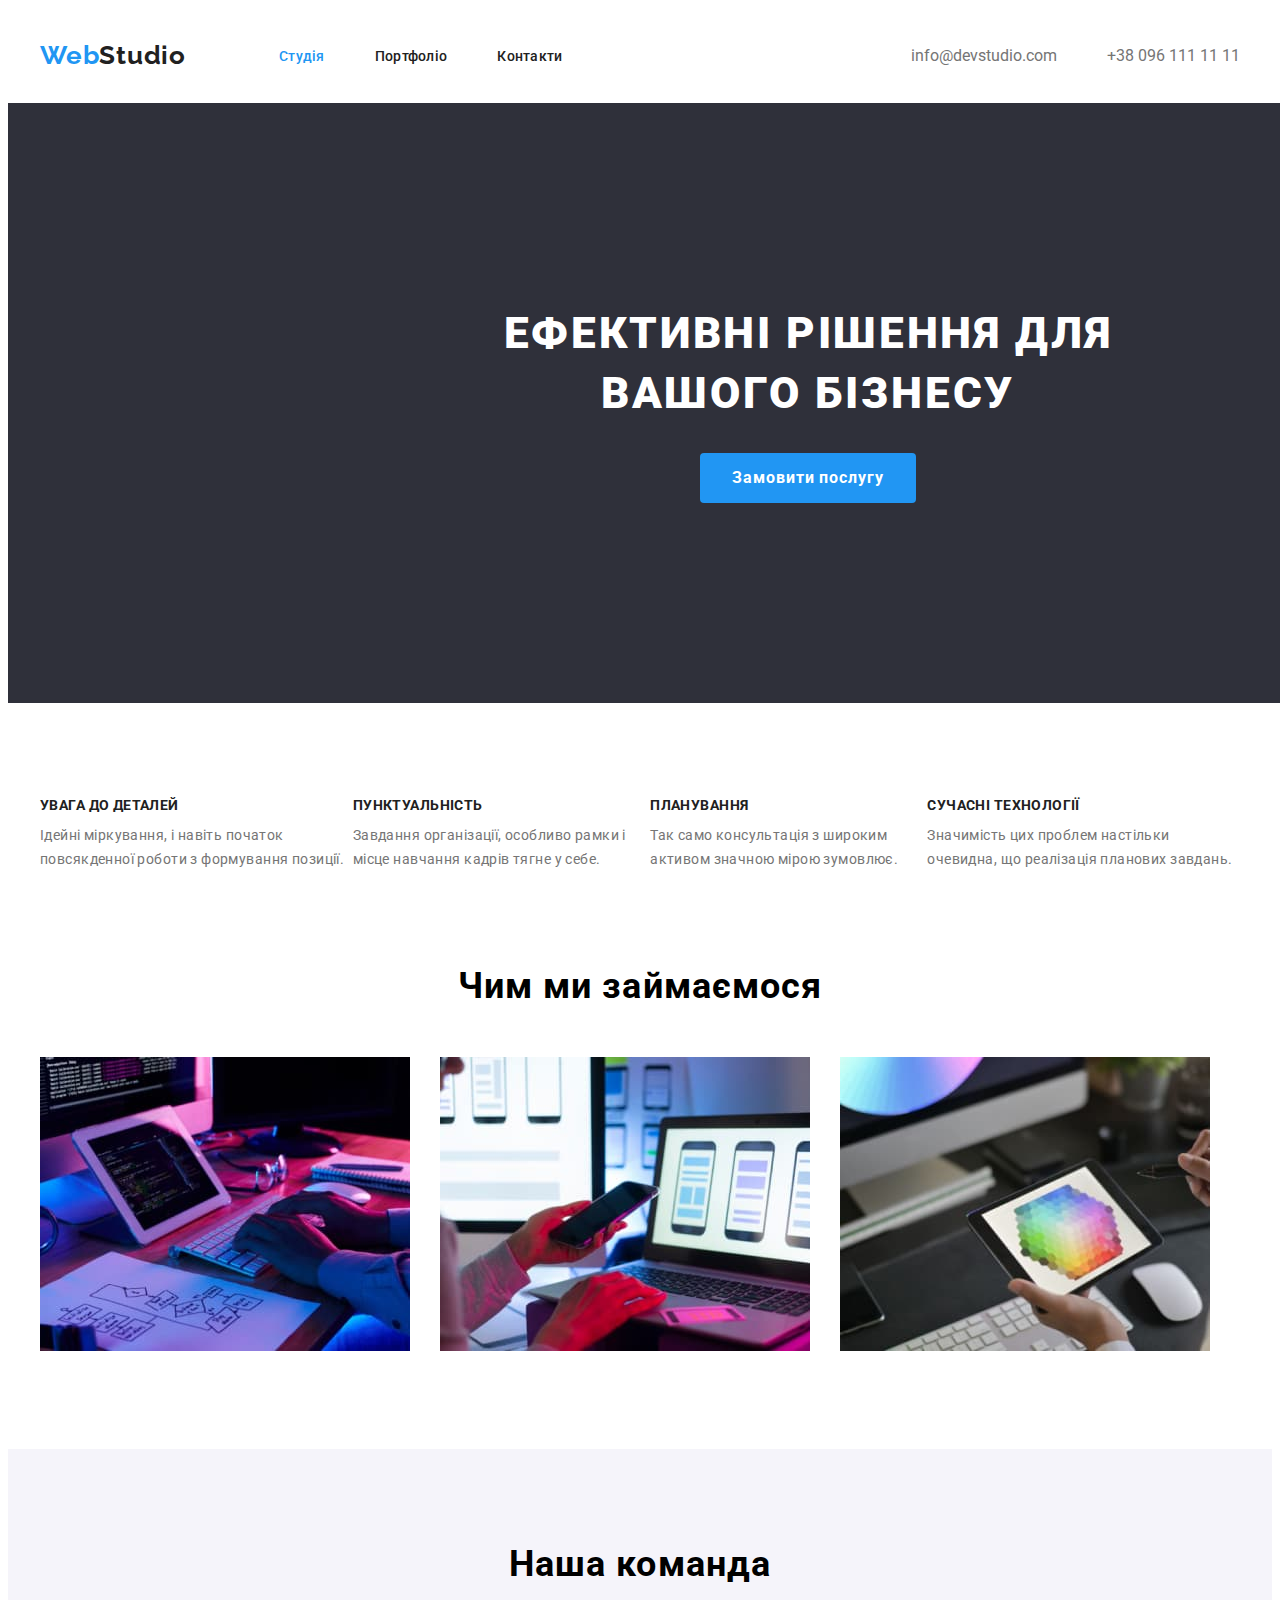
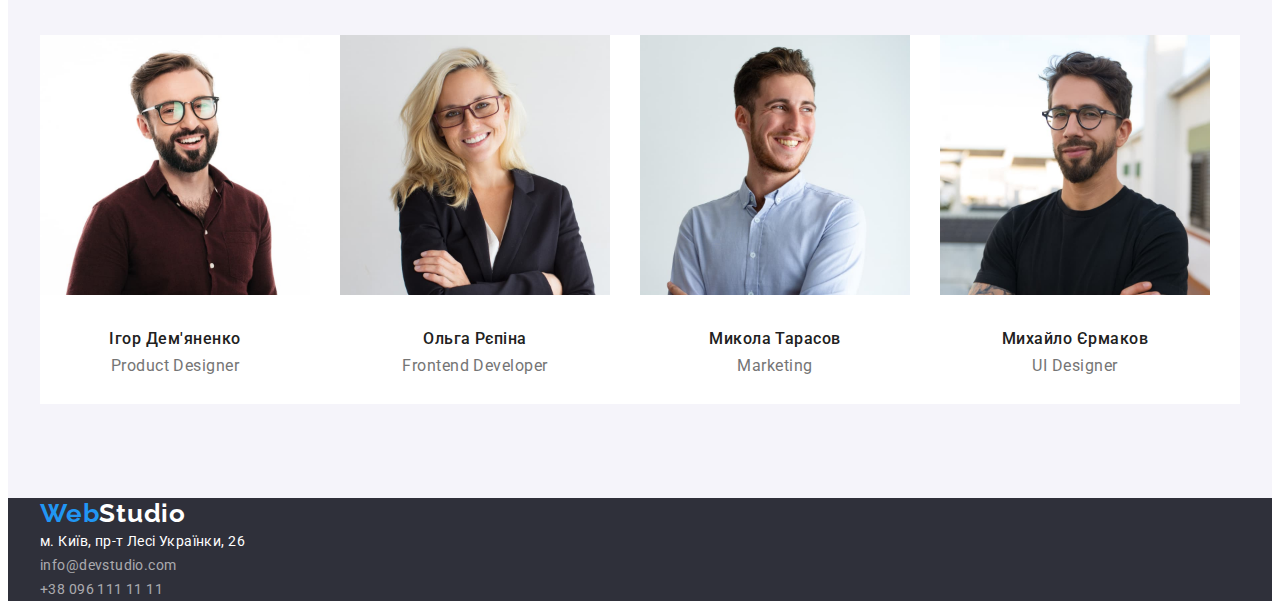
==== index.html @ 5c9aedf3 "finished index" ====
<!DOCTYPE html>
<html lang="uk">
  <head>
    <meta charset="UTF-8" />
    <meta http-equiv="X-UA-Compatible" content="IE=edge" />
    <meta name="viewport" content="width=device-width, initial-scale=1.0" />
    <title>Web Stuido</title>
    <link rel="preconnect" href="https://fonts.googleapis.com" />
    <link rel="preconnect" href="https://fonts.gstatic.com" crossorigin />
    <link
      href="https://fonts.googleapis.com/css2?family=Raleway:wght@700&family=Roboto:wght@400;500;700;900&display=swap"
      rel="stylesheet"
    />
    <link rel="stylesheet" href="https://cdnjs.cloudflare.com/ajax/libs/modern-normalize/1.1.0/modern-normalize.min.css" integrity="sha512-wpPYUAdjBVSE4KJnH1VR1HeZfpl1ub8YT/NKx4PuQ5NmX2tKuGu6U/JRp5y+Y8XG2tV+wKQpNHVUX03MfMFn9Q==" crossorigin="anonymous" referrerpolicy="no-referrer" />
    <link rel="stylesheet" href="./css/style.css" />
  </head>

  <body>
    <!-- Header -->
    <header class="header">
      <div class="container">
        <nav class="navigation">
        <a href="./index.html" class="logo-header link"
          ><span class="logo-first-header">Web</span
          ><span class="logo-last-header">Studio</span></a
        >
        <ul class="nav-list list">
          <li class="item"><a href="./index.html" class="link current">Студія</a></li>
          <li class="item"><a href="./portfolio.html" class="link">Портфоліо</a></li>
          <li class="item"><a href="" class="link">Контакти</a></li>
        </ul>
        
        <ul class="nav-contact list">
        <li class="item">
          <a href="mailto:info@devstudio.com" class="link"
            >info@devstudio.com</a
          >
        </li>
        <li class="item"><a href="tel:+380961111111" class="link">+38 096 111 11 11</a></li>
      </ul>
      </nav>
      </div>
    </header>
    <main>
      <!-- Hero -->
      <section class="hero">
        <div class="container">
          <h1 class="hero-title">Ефективні рішення для вашого бізнесу</h1>
          <button type="button" class="btn-hero">Замовити послугу</button>
        </div>
      </section>
      <!-- Features -->
      <section class="section features">
        <div class="container">
          <h2 class="visually-hidden">Наші особливості</h2>
        <ul class="features-list list">
          <li>
            <div class="features-block">
              <h3 class="features-title">увага до деталей</h3>
              <p class="features-text">
                Ідейні міркування, і навіть початок повсякденної роботи з
                формування позиції.
              </p>
            </div>
          </li>
          <li>
            <div class="features-block">
              <h3 class="features-title">пунктуальність</h3>
              <p class="features-text">
                Завдання організації, особливо рамки і місце навчання кадрів тягне
                у себе.
              </p>
            </div>
          </li>
          <li>
            <div class="features-block">
              <h3 class="features-title">планування</h3>
              <p class="features-text">
                Так само консультація з широким активом значною мірою зумовлює.
              </p>
            </div>
          </li>
          <li>
            <div class="features-block">
              <h3 class="features-title">сучасні технології</h3>
              <p class="features-text">
                Значимість цих проблем настільки очевидна, що реалізація планових
                завдань.
              </p>
            </div>
          </li>
        </ul>
        </div>
      </section>
      <!-- Projects -->
      <section class="section projects">
        <div class="container">
        <h2 class="projects-title">Чим ми займаємося</h2>
        <ul class="projects-list list">
          <li>
            <img
              src="./images/our-bussines-keyboard-and-tablet.jpg"
              alt="план проекту планшет та клавіатура"
              width="370"
            />
          </li>
          <li>
            <img
              src="./images/our-bussines-cellphone-and-laptop.jpg"
              alt="телефон та ноутбук"
              width="370"
            />
          </li>
          <li>
            <img
              src="./images/our-bussines-tablet.jpg"
              alt="палітра на планшеті"
              width="370"
            />
          </li>
        </div>
        </ul>
      </section>
      <!-- Team -->
      <section class="section team">
        <div class="container">
          <h2 class="team-title">Наша команда</h2>
        <ul class="team-list list">
          <li>
            <img
              src="./images/Ihor_demianenko.jpg"
              alt="Ігор Дем'яненко"
              width="270"
              class="team-photo"
            />
            <div class="card">
              <h3 class="name">Ігор Дем'яненко</h3>
              <p class="specialty">Product Designer</p>
            </div>
          </li>
          <li>
            <img
              src="./images/olga_repina.jpg"
              alt="Ольга Рєпіна"
              width="270"
            />
            <div class="card">
              <h3 class="name">Ольга Рєпіна</h3>
              <p class="specialty">Frontend Developer</p>
            </div>
          </li>
          <li>
            <img
              src="./images/mykola_tarasov.jpg"
              alt="Микола Тарасов"
              width="270"
            />
            <div class="card">
              <h3 class="name">Микола Тарасов</h3>
              <p class="specialty">Marketing</p>
            </div>
          </li>
          <li>
            <img
              src="./images/mykhailo-ermakov.jpg"
              alt="Михайло Єрмаков"
              width="270"
            />
            <div class="card">
              <h3 class="name">Михайло Єрмаков</h3>
              <p class="specialty">UI Designer</p>
            </div>
          </li>
        </ul>
      </div>
        
      </section>
      <!-- Footer -->
      <footer class="footer">
        <div class="container">
          <a href="./index.html" class="logo-footer link"
          ><span class="logo-first-footer">Web</span
          ><span class="logo-last-footer">Studio</span></a
        >
        <address>
          <ul class="list">
            <li>
              <a
                href="https://goo.gl/maps/FTDDmDJ5Seu388fSA"
                target="_blank"
                rel="noopener noreferrer nofollow"
                class="link adress"
                >м. Київ, пр-т Лесі Українки, 26</a
              >
            </li>
            <li>
              <a
                href="mailto:info@devstudio.com"
                class="link footer-contact adress"
                >info@devstudio.com</a
              >
            </li>
            <li>
              <a href="tel:+380961111111" class="link footer-contact adress"
                >+38 096 111 11 11</a
              >
            </li>
          </ul>
        </address></div>
        
      </footer>
    </main>
  </body>
</html>
---- css/style.css ----
/* working palette */
/* primary text color #212121 */
/* secondary text color #757575 */
/* background color footer and hero #2F303A */
/* background color team #F5F4FA */
/* accent color #2196F3 */

:root {
  --primary-bcg-color: #ffffff;
  --primary-text-color: #212121;
  --secondary-text-color: #757575;
  --accent-color: #2196f3;
  --hero-footer-color: #2f303a;
  --bcg-color-team: #f5f4fa;
  --primary-font: "Roboto", sans-serif;
}

/* General styles */
body {
  background-color: var(--primary-bcg-color);
  font-family: var(--primary-font);
}
h1, h2, h3, h4, h5, h6, p {
  margin-top: 0;
  margin-bottom: 0;
}
.list {
  list-style: none;
  margin: 0;
  padding: 0;
}
.link {
  text-decoration: none;
}
.section {
  background-color: var(--primary-bcg-color);
}
.visually-hidden {
  position: absolute;
  width: 1px;
  height: 1px;
  margin: -1px;
  border: 0;
  padding: 0;

  white-space: nowrap;
  clip-path: inset(100%);
  clip: rect(0 0 0 0);
  overflow: hidden;
}

.container
{
  width: 1200px;
  margin: 0 auto;
  padding-left: 15px;
  padding-right: 15px;
}
/* Header */
/* Logo */
.logo-header {
  padding-top: 32px;
  padding-bottom: 32px;
  margin-right: 93px;

  font-family: "Raleway", sans-serif;
  font-weight: 700;
  font-size: 26px;
  line-height: calc(31 / 26);
  letter-spacing: 0.03em;
}
.logo-first-header {
  color: var(--accent-color);
}
.logo-last-header {
  color: var(--primary-text-color);
}

/* Header navigation */
.nav-list {
  display: flex;
 
}
.nav-list .item +.item {
  margin-left: 50px;
}
.nav-contact {
  display: flex;
  margin-left: auto;
}
.nav-contact .item +.item {
  margin-left: 50px;
}
.navigation {
  display: flex;
  align-items: center;
}
.nav-list .link.current {
  color: var(--accent-color);
}
.nav-list .link {
  padding-top: 32px;
  padding-bottom: 32px;
  color: var(--primary-text-color);
  font-weight: 500;
  font-size: 14px;
  line-height: calc(16 / 14);
  letter-spacing: 0.02em;
}
.nav-list .link:hover,
.nav-list .link:focus {
  color: var(--accent-color);
}
.nav-contact .link {
  padding-top: 32px;
  padding-bottom: 32px;
  color: var(--secondary-text-color);
}
.nav-contact .link:hover,
.nav-contact .link:focus {
  color: var(--accent-color);
}
/* Hero */
.hero {
  margin-left: auto;
  margin-right: auto;
  padding-top: 200px;
  padding-bottom: 200px;
  width: 1600px;
  text-align: center;

  background-color: var(--hero-footer-color);
  
  
}
.hero-title {
  margin-left: auto;
  margin-right: auto;
  margin-bottom: 30px;

  width: 696px;
  font-weight: 900;
  font-size: 44px;
  line-height: calc(60 / 44);
  text-align: center;
  letter-spacing: 0.06em;
  text-transform: uppercase;
  color: #ffffff;

}
.btn-hero {
padding-top: 10px;
padding-bottom: 10px;
padding-right: 32px;
padding-left: 32px;
border-radius: 4px;

font-family: 'Roboto', sans-serif;
font-weight: 700;
font-size: 16px;
line-height: calc(30 / 16);
letter-spacing: 0.06em;
background: var(--accent-color);
cursor: pointer;
color: #ffffff;
border: transparent;
}

.btn-hero:hover,
.btn-hero:focus {
  background: #188CE8;
}
/* Features */
.features-list {
  display: flex;
  flex-basis: 270px;
  padding-top: 94px;
  padding-bottom: 94px;
}
.features-title {
  margin-bottom: 10px;
  font-weight: 700;
  font-size: 14px;
  line-height: calc(16 / 14);
  letter-spacing: 0.03em;
  text-transform: uppercase;
  color: var(--primary-text-color);
}
.features-text {
  font-weight: 400;
  font-size: 14px;
  line-height: calc(24 / 14);
  letter-spacing: 0.03em;
  color: var(--secondary-text-color);
}

/* Projects */
.projects-title {
  margin-bottom: 50px;
  font-weight: 700; 
  font-size: 36px;
  line-height: calc(42 / 36);
  text-align: center;
  letter-spacing: 0.03em;
}
.projects-list {
  display: flex;
  flex-wrap: wrap;
  flex-basis: calc((100% - 30px * 2) / 3);
  gap: 30px;
  padding-bottom: 94px;
}

/* Team */
.section.team {
  background-color: var(--bcg-color-team);
  padding-top: 94px;
  padding-bottom: 94px;
}
.team-list{
  display: flex;
  flex-wrap: wrap;
  flex-basis: calc((100% - 30px * 3) / 4);
  gap: 30px;
  background-color: var(--primary-bcg-color);
}
.team .card
{
  padding-top: 30px;
  padding-bottom: 30px;
  padding-left: 10px;
  padding-right: 10px;
  text-align: center;
}

.team-title {
  margin-bottom: 50px;
  font-weight: 700;
  font-size: 36px;
  line-height: calc(42 / 36);
  text-align: center;
  letter-spacing: 0.03em;
}
.name {
  margin-bottom: 10px;
  font-weight: 500;
  font-size: 16px;
  line-height: calc(19 / 16);
  letter-spacing: 0.03em;
  color: var(--primary-text-color);
}
.specialty {
  font-weight: 400;
  font-size: 16px;
  line-height: calc(16 / 16);
  letter-spacing: 0.03em;
  color: var(--secondary-text-color);
}

/* Footer */
.footer {
  background-color: var(--hero-footer-color);
}
.logo-footer {
  font-family: "Raleway", sans-serif;
  font-weight: 700;
  font-size: 26px;
  line-height: calc(31 / 26);
  letter-spacing: 0.03em;
}
.logo-first-footer {
  color: var(--accent-color);
}
.logo-last-footer {
  color: #ffffff;
}
/* Adress */
.adress {
  font-style: normal;
  font-weight: 400;
  font-size: 14px;
  line-height: calc(24 / 14);
  letter-spacing: 0.03em;
  color: #ffffff;
}

.footer .adress:hover,
.footer .adress:focus {
  color: var(--accent-color);
}

.footer .link:hover,
.footer .link:focus {
  color: var(--accent-color);
}

.footer-contact {
  color: rgba(255, 255, 255, 0.6);
}

/* Portfolio */
/* Buttons */
.section.portfolio {

}
.buttons-portfolio {
  margin-bottom: 35px;
}

.btn-portfolio {
  font-family: 'Roboto', sans-serif;
  font-weight: 500;
  font-size: 16px;
  line-height: calc(26 / 16);
  text-align: center;
  letter-spacing: 0.03em;
  background:  #F5F4FA;;
  color: var(--primary-text-color);
  cursor: pointer;
}
.btn-portfolio:hover,
.btn-portfolio:focus {
  background: var(--accent-color);
  color: #ffffff;
}
/* Portfolio list */
.portfolio-img {
 
}

.portfolio-title {
  margin-bottom: 5px;
  font-weight: 700;
  font-size: 18px;
  line-height: calc(36 / 18);
  letter-spacing: 0.06em;
  color: var(--primary-text-color);
}
.portfolio-text {
  font-weight: 400;
  font-size: 16px;
  line-height: calc(30 / 16);
  letter-spacing: 0.03em;
  color: var(--secondary-text-color);
}
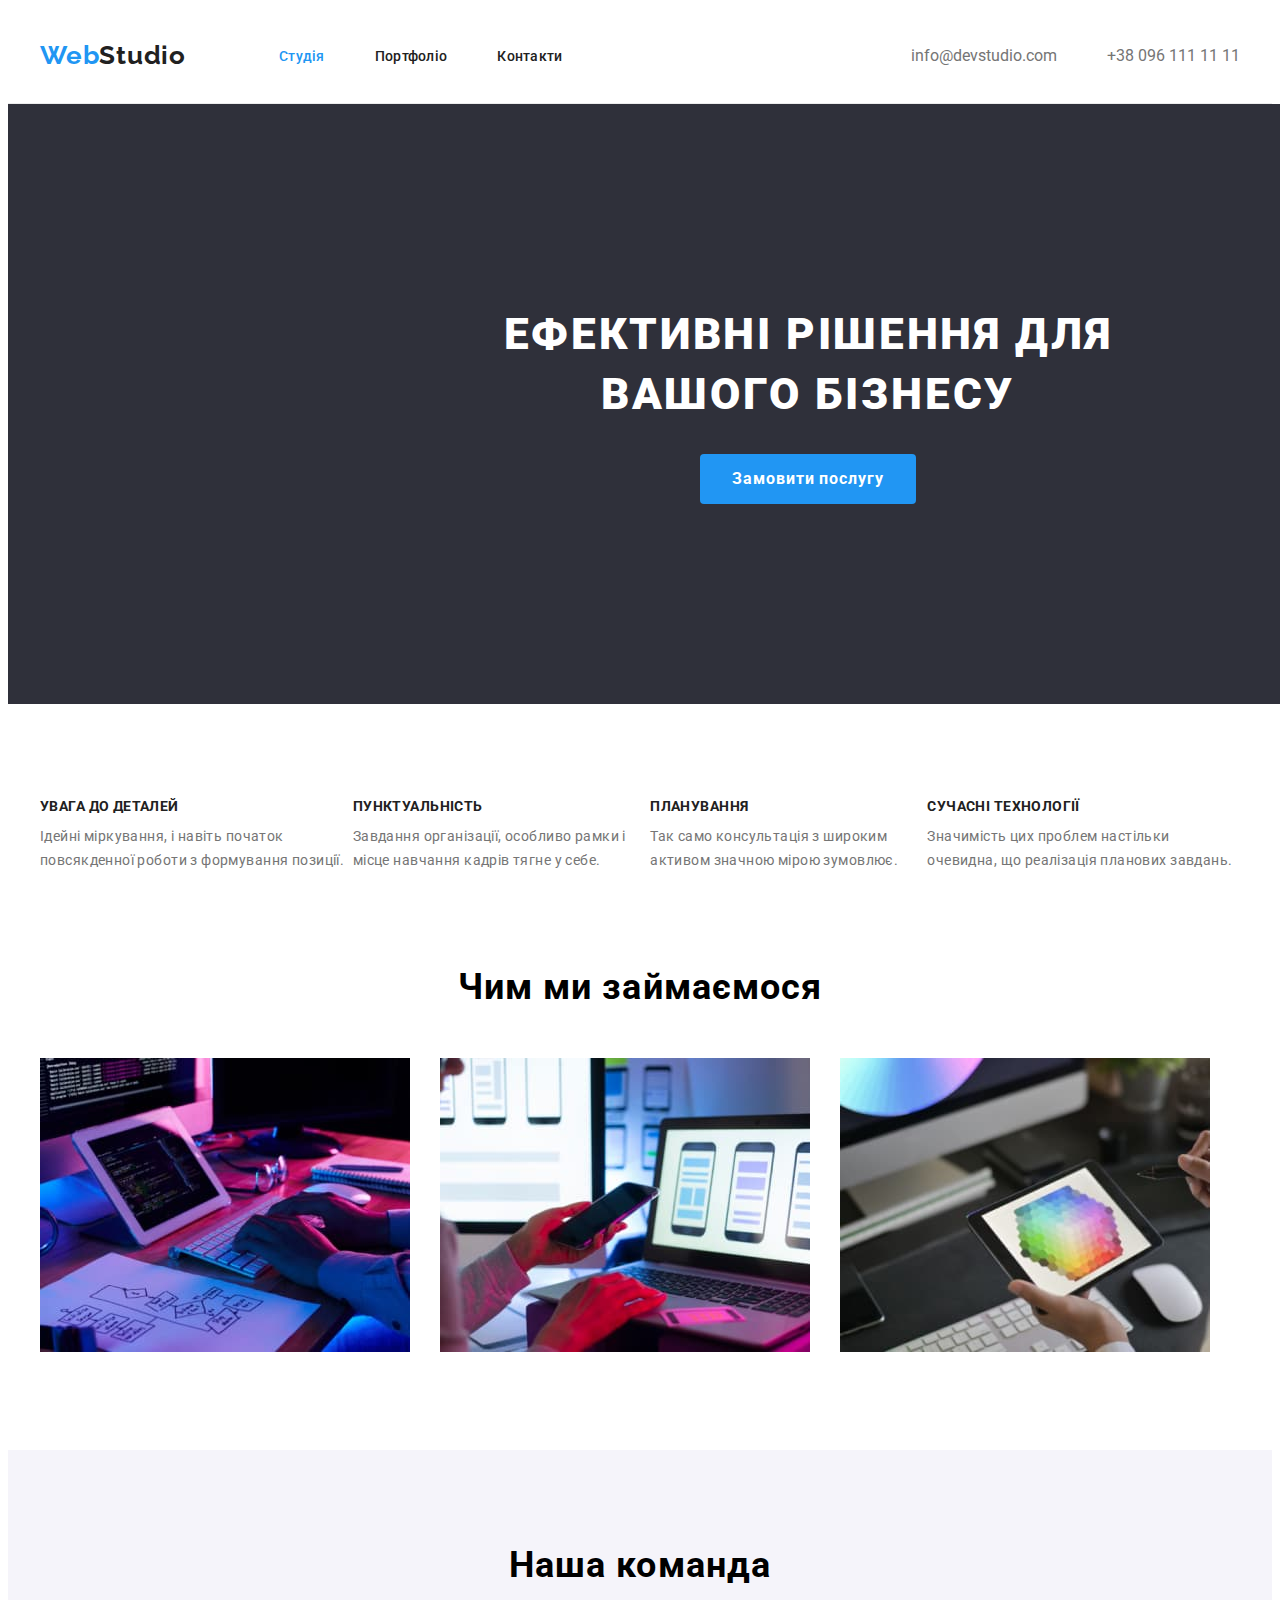
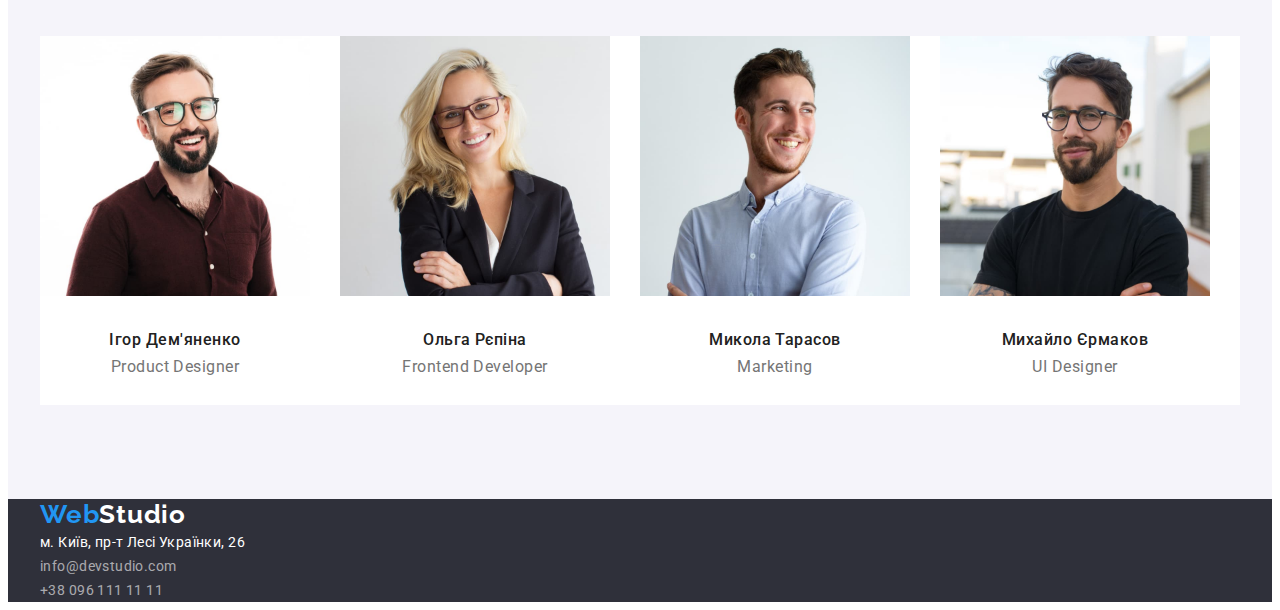
==== commit d53fe6a9: "ok validator" ====
--- a/index.html
+++ b/index.html
@@ -11,7 +11,13 @@
       href="https://fonts.googleapis.com/css2?family=Raleway:wght@700&family=Roboto:wght@400;500;700;900&display=swap"
       rel="stylesheet"
     />
-    <link rel="stylesheet" href="https://cdnjs.cloudflare.com/ajax/libs/modern-normalize/1.1.0/modern-normalize.min.css" integrity="sha512-wpPYUAdjBVSE4KJnH1VR1HeZfpl1ub8YT/NKx4PuQ5NmX2tKuGu6U/JRp5y+Y8XG2tV+wKQpNHVUX03MfMFn9Q==" crossorigin="anonymous" referrerpolicy="no-referrer" />
+    <link
+      rel="stylesheet"
+      href="https://cdnjs.cloudflare.com/ajax/libs/modern-normalize/1.1.0/modern-normalize.min.css"
+      integrity="sha512-wpPYUAdjBVSE4KJnH1VR1HeZfpl1ub8YT/NKx4PuQ5NmX2tKuGu6U/JRp5y+Y8XG2tV+wKQpNHVUX03MfMFn9Q=="
+      crossorigin="anonymous"
+      referrerpolicy="no-referrer"
+    />
     <link rel="stylesheet" href="./css/style.css" />
   </head>
 
@@ -20,25 +26,31 @@
     <header class="header">
       <div class="container">
         <nav class="navigation">
-        <a href="./index.html" class="logo-header link"
-          ><span class="logo-first-header">Web</span
-          ><span class="logo-last-header">Studio</span></a
-        >
-        <ul class="nav-list list">
-          <li class="item"><a href="./index.html" class="link current">Студія</a></li>
-          <li class="item"><a href="./portfolio.html" class="link">Портфоліо</a></li>
-          <li class="item"><a href="" class="link">Контакти</a></li>
-        </ul>
-        
-        <ul class="nav-contact list">
-        <li class="item">
-          <a href="mailto:info@devstudio.com" class="link"
-            >info@devstudio.com</a
+          <a href="./index.html" class="logo-header link"
+            ><span class="logo-first-header">Web</span
+            ><span class="logo-last-header">Studio</span></a
           >
-        </li>
-        <li class="item"><a href="tel:+380961111111" class="link">+38 096 111 11 11</a></li>
-      </ul>
-      </nav>
+          <ul class="nav-list list">
+            <li class="item">
+              <a href="./index.html" class="link current">Студія</a>
+            </li>
+            <li class="item">
+              <a href="./portfolio.html" class="link">Портфоліо</a>
+            </li>
+            <li class="item"><a href="" class="link">Контакти</a></li>
+          </ul>
+
+          <ul class="nav-contact list">
+            <li class="item">
+              <a href="mailto:info@devstudio.com" class="link"
+                >info@devstudio.com</a
+              >
+            </li>
+            <li class="item">
+              <a href="tel:+380961111111" class="link">+38 096 111 11 11</a>
+            </li>
+          </ul>
+        </nav>
       </div>
     </header>
     <main>
@@ -53,161 +65,161 @@
       <section class="section features">
         <div class="container">
           <h2 class="visually-hidden">Наші особливості</h2>
-        <ul class="features-list list">
-          <li>
-            <div class="features-block">
-              <h3 class="features-title">увага до деталей</h3>
-              <p class="features-text">
-                Ідейні міркування, і навіть початок повсякденної роботи з
-                формування позиції.
-              </p>
-            </div>
-          </li>
-          <li>
-            <div class="features-block">
-              <h3 class="features-title">пунктуальність</h3>
-              <p class="features-text">
-                Завдання організації, особливо рамки і місце навчання кадрів тягне
-                у себе.
-              </p>
-            </div>
-          </li>
-          <li>
-            <div class="features-block">
-              <h3 class="features-title">планування</h3>
-              <p class="features-text">
-                Так само консультація з широким активом значною мірою зумовлює.
-              </p>
-            </div>
-          </li>
-          <li>
-            <div class="features-block">
-              <h3 class="features-title">сучасні технології</h3>
-              <p class="features-text">
-                Значимість цих проблем настільки очевидна, що реалізація планових
-                завдань.
-              </p>
-            </div>
-          </li>
-        </ul>
+          <ul class="features-list list">
+            <li>
+              <div class="features-block">
+                <h3 class="features-title">увага до деталей</h3>
+                <p class="features-text">
+                  Ідейні міркування, і навіть початок повсякденної роботи з
+                  формування позиції.
+                </p>
+              </div>
+            </li>
+            <li>
+              <div class="features-block">
+                <h3 class="features-title">пунктуальність</h3>
+                <p class="features-text">
+                  Завдання організації, особливо рамки і місце навчання кадрів
+                  тягне у себе.
+                </p>
+              </div>
+            </li>
+            <li>
+              <div class="features-block">
+                <h3 class="features-title">планування</h3>
+                <p class="features-text">
+                  Так само консультація з широким активом значною мірою
+                  зумовлює.
+                </p>
+              </div>
+            </li>
+            <li>
+              <div class="features-block">
+                <h3 class="features-title">сучасні технології</h3>
+                <p class="features-text">
+                  Значимість цих проблем настільки очевидна, що реалізація
+                  планових завдань.
+                </p>
+              </div>
+            </li>
+          </ul>
         </div>
       </section>
       <!-- Projects -->
       <section class="section projects">
         <div class="container">
-        <h2 class="projects-title">Чим ми займаємося</h2>
-        <ul class="projects-list list">
-          <li>
-            <img
-              src="./images/our-bussines-keyboard-and-tablet.jpg"
-              alt="план проекту планшет та клавіатура"
-              width="370"
-            />
-          </li>
-          <li>
-            <img
-              src="./images/our-bussines-cellphone-and-laptop.jpg"
-              alt="телефон та ноутбук"
-              width="370"
-            />
-          </li>
-          <li>
-            <img
-              src="./images/our-bussines-tablet.jpg"
-              alt="палітра на планшеті"
-              width="370"
-            />
-          </li>
-        </div>
-        </ul>
+          <h2 class="projects-title">Чим ми займаємося</h2>
+          <ul class="projects-list list">
+            <li>
+              <img
+                src="./images/our-bussines-keyboard-and-tablet.jpg"
+                alt="план проекту планшет та клавіатура"
+                width="370"
+              />
+            </li>
+            <li>
+              <img
+                src="./images/our-bussines-cellphone-and-laptop.jpg"
+                alt="телефон та ноутбук"
+                width="370"
+              />
+            </li>
+            <li>
+              <img
+                src="./images/our-bussines-tablet.jpg"
+                alt="палітра на планшеті"
+                width="370"
+              />
+            </li>
+          </ul>
+        </div>
       </section>
       <!-- Team -->
       <section class="section team">
         <div class="container">
           <h2 class="team-title">Наша команда</h2>
-        <ul class="team-list list">
-          <li>
-            <img
-              src="./images/Ihor_demianenko.jpg"
-              alt="Ігор Дем'яненко"
-              width="270"
-              class="team-photo"
-            />
-            <div class="card">
-              <h3 class="name">Ігор Дем'яненко</h3>
-              <p class="specialty">Product Designer</p>
-            </div>
-          </li>
-          <li>
-            <img
-              src="./images/olga_repina.jpg"
-              alt="Ольга Рєпіна"
-              width="270"
-            />
-            <div class="card">
-              <h3 class="name">Ольга Рєпіна</h3>
-              <p class="specialty">Frontend Developer</p>
-            </div>
-          </li>
-          <li>
-            <img
-              src="./images/mykola_tarasov.jpg"
-              alt="Микола Тарасов"
-              width="270"
-            />
-            <div class="card">
-              <h3 class="name">Микола Тарасов</h3>
-              <p class="specialty">Marketing</p>
-            </div>
-          </li>
-          <li>
-            <img
-              src="./images/mykhailo-ermakov.jpg"
-              alt="Михайло Єрмаков"
-              width="270"
-            />
-            <div class="card">
-              <h3 class="name">Михайло Єрмаков</h3>
-              <p class="specialty">UI Designer</p>
-            </div>
-          </li>
-        </ul>
-      </div>
-        
+          <ul class="team-list list">
+            <li>
+              <img
+                src="./images/Ihor_demianenko.jpg"
+                alt="Ігор Дем'яненко"
+                width="270"
+                class="team-photo"
+              />
+              <div class="card">
+                <h3 class="name">Ігор Дем'яненко</h3>
+                <p class="specialty">Product Designer</p>
+              </div>
+            </li>
+            <li>
+              <img
+                src="./images/olga_repina.jpg"
+                alt="Ольга Рєпіна"
+                width="270"
+              />
+              <div class="card">
+                <h3 class="name">Ольга Рєпіна</h3>
+                <p class="specialty">Frontend Developer</p>
+              </div>
+            </li>
+            <li>
+              <img
+                src="./images/mykola_tarasov.jpg"
+                alt="Микола Тарасов"
+                width="270"
+              />
+              <div class="card">
+                <h3 class="name">Микола Тарасов</h3>
+                <p class="specialty">Marketing</p>
+              </div>
+            </li>
+            <li>
+              <img
+                src="./images/mykhailo-ermakov.jpg"
+                alt="Михайло Єрмаков"
+                width="270"
+              />
+              <div class="card">
+                <h3 class="name">Михайло Єрмаков</h3>
+                <p class="specialty">UI Designer</p>
+              </div>
+            </li>
+          </ul>
+        </div>
       </section>
       <!-- Footer -->
       <footer class="footer">
         <div class="container">
           <a href="./index.html" class="logo-footer link"
-          ><span class="logo-first-footer">Web</span
-          ><span class="logo-last-footer">Studio</span></a
-        >
-        <address>
-          <ul class="list">
-            <li>
-              <a
-                href="https://goo.gl/maps/FTDDmDJ5Seu388fSA"
-                target="_blank"
-                rel="noopener noreferrer nofollow"
-                class="link adress"
-                >м. Київ, пр-т Лесі Українки, 26</a
-              >
-            </li>
-            <li>
-              <a
-                href="mailto:info@devstudio.com"
-                class="link footer-contact adress"
-                >info@devstudio.com</a
-              >
-            </li>
-            <li>
-              <a href="tel:+380961111111" class="link footer-contact adress"
-                >+38 096 111 11 11</a
-              >
-            </li>
-          </ul>
-        </address></div>
-        
+            ><span class="logo-first-footer">Web</span
+            ><span class="logo-last-footer">Studio</span></a
+          >
+          <address>
+            <ul class="list">
+              <li>
+                <a
+                  href="https://goo.gl/maps/FTDDmDJ5Seu388fSA"
+                  target="_blank"
+                  rel="noopener noreferrer nofollow"
+                  class="link adress"
+                  >м. Київ, пр-т Лесі Українки, 26</a
+                >
+              </li>
+              <li>
+                <a
+                  href="mailto:info@devstudio.com"
+                  class="link footer-contact adress"
+                  >info@devstudio.com</a
+                >
+              </li>
+              <li>
+                <a href="tel:+380961111111" class="link footer-contact adress"
+                  >+38 096 111 11 11</a
+                >
+              </li>
+            </ul>
+          </address>
+        </div>
       </footer>
     </main>
   </body>
--- a/css/style.css
+++ b/css/style.css
@@ -20,7 +20,13 @@
   background-color: var(--primary-bcg-color);
   font-family: var(--primary-font);
 }
-h1, h2, h3, h4, h5, h6, p {
+h1,
+h2,
+h3,
+h4,
+h5,
+h6,
+p {
   margin-top: 0;
   margin-bottom: 0;
 }
@@ -49,8 +55,7 @@
   overflow: hidden;
 }
 
-.container
-{
+.container {
   width: 1200px;
   margin: 0 auto;
   padding-left: 15px;
@@ -58,6 +63,9 @@
 }
 /* Header */
 /* Logo */
+.header {
+  border-bottom: 1px solid #ececec;
+}
 .logo-header {
   padding-top: 32px;
   padding-bottom: 32px;
@@ -79,16 +87,15 @@
 /* Header navigation */
 .nav-list {
   display: flex;
- 
-}
-.nav-list .item +.item {
+}
+.nav-list .item + .item {
   margin-left: 50px;
 }
 .nav-contact {
   display: flex;
   margin-left: auto;
 }
-.nav-contact .item +.item {
+.nav-contact .item + .item {
   margin-left: 50px;
 }
 .navigation {
@@ -130,8 +137,6 @@
   text-align: center;
 
   background-color: var(--hero-footer-color);
-  
-  
 }
 .hero-title {
   margin-left: auto;
@@ -146,29 +151,28 @@
   letter-spacing: 0.06em;
   text-transform: uppercase;
   color: #ffffff;
-
 }
 .btn-hero {
-padding-top: 10px;
-padding-bottom: 10px;
-padding-right: 32px;
-padding-left: 32px;
-border-radius: 4px;
-
-font-family: 'Roboto', sans-serif;
-font-weight: 700;
-font-size: 16px;
-line-height: calc(30 / 16);
-letter-spacing: 0.06em;
-background: var(--accent-color);
-cursor: pointer;
-color: #ffffff;
-border: transparent;
+  padding-top: 10px;
+  padding-bottom: 10px;
+  padding-right: 32px;
+  padding-left: 32px;
+  border-radius: 4px;
+
+  font-family: "Roboto", sans-serif;
+  font-weight: 700;
+  font-size: 16px;
+  line-height: calc(30 / 16);
+  letter-spacing: 0.06em;
+  background: var(--accent-color);
+  cursor: pointer;
+  color: #ffffff;
+  border: transparent;
 }
 
 .btn-hero:hover,
 .btn-hero:focus {
-  background: #188CE8;
+  background: #188ce8;
 }
 /* Features */
 .features-list {
@@ -197,7 +201,7 @@
 /* Projects */
 .projects-title {
   margin-bottom: 50px;
-  font-weight: 700; 
+  font-weight: 700;
   font-size: 36px;
   line-height: calc(42 / 36);
   text-align: center;
@@ -217,15 +221,14 @@
   padding-top: 94px;
   padding-bottom: 94px;
 }
-.team-list{
+.team-list {
   display: flex;
   flex-wrap: wrap;
   flex-basis: calc((100% - 30px * 3) / 4);
   gap: 30px;
   background-color: var(--primary-bcg-color);
 }
-.team .card
-{
+.team .card {
   padding-top: 30px;
   padding-bottom: 30px;
   padding-left: 10px;
@@ -301,21 +304,31 @@
 /* Portfolio */
 /* Buttons */
 .section.portfolio {
-
+  padding-top: 94px;
+  padding-bottom: 94px;
 }
 .buttons-portfolio {
+  gap: 8px;
+  margin-left: auto;
+  margin-right: auto;
+  display: flex;
+  justify-content: center;
   margin-bottom: 35px;
 }
 
 .btn-portfolio {
-  font-family: 'Roboto', sans-serif;
+  padding-top: 6px;
+  padding-bottom: 6px;
+  display: block;
+  font-family: "Roboto", sans-serif;
   font-weight: 500;
   font-size: 16px;
   line-height: calc(26 / 16);
   text-align: center;
   letter-spacing: 0.03em;
-  background:  #F5F4FA;;
-  color: var(--primary-text-color);
+  background: #f5f4fa;
+  color: var(--primary-text-color);
+  border: transparent;
   cursor: pointer;
 }
 .btn-portfolio:hover,
@@ -324,12 +337,24 @@
   color: #ffffff;
 }
 /* Portfolio list */
-.portfolio-img {
- 
+.portfolio-list {
+  display: flex;
+  flex-wrap: wrap;
+  flex-basis: calc((100% - 30px * 2) / 3);
+  gap: 30px;
+}
+
+.portfolio-card {
+  border: 1px solid #eeeeee;
+  border-top: none;
+  padding-top: 20px;
+  padding-bottom: 20px;
+  padding-left: 10px;
+  padding-right: 10px;
 }
 
 .portfolio-title {
-  margin-bottom: 5px;
+  margin-bottom: 4px;
   font-weight: 700;
   font-size: 18px;
   line-height: calc(36 / 18);
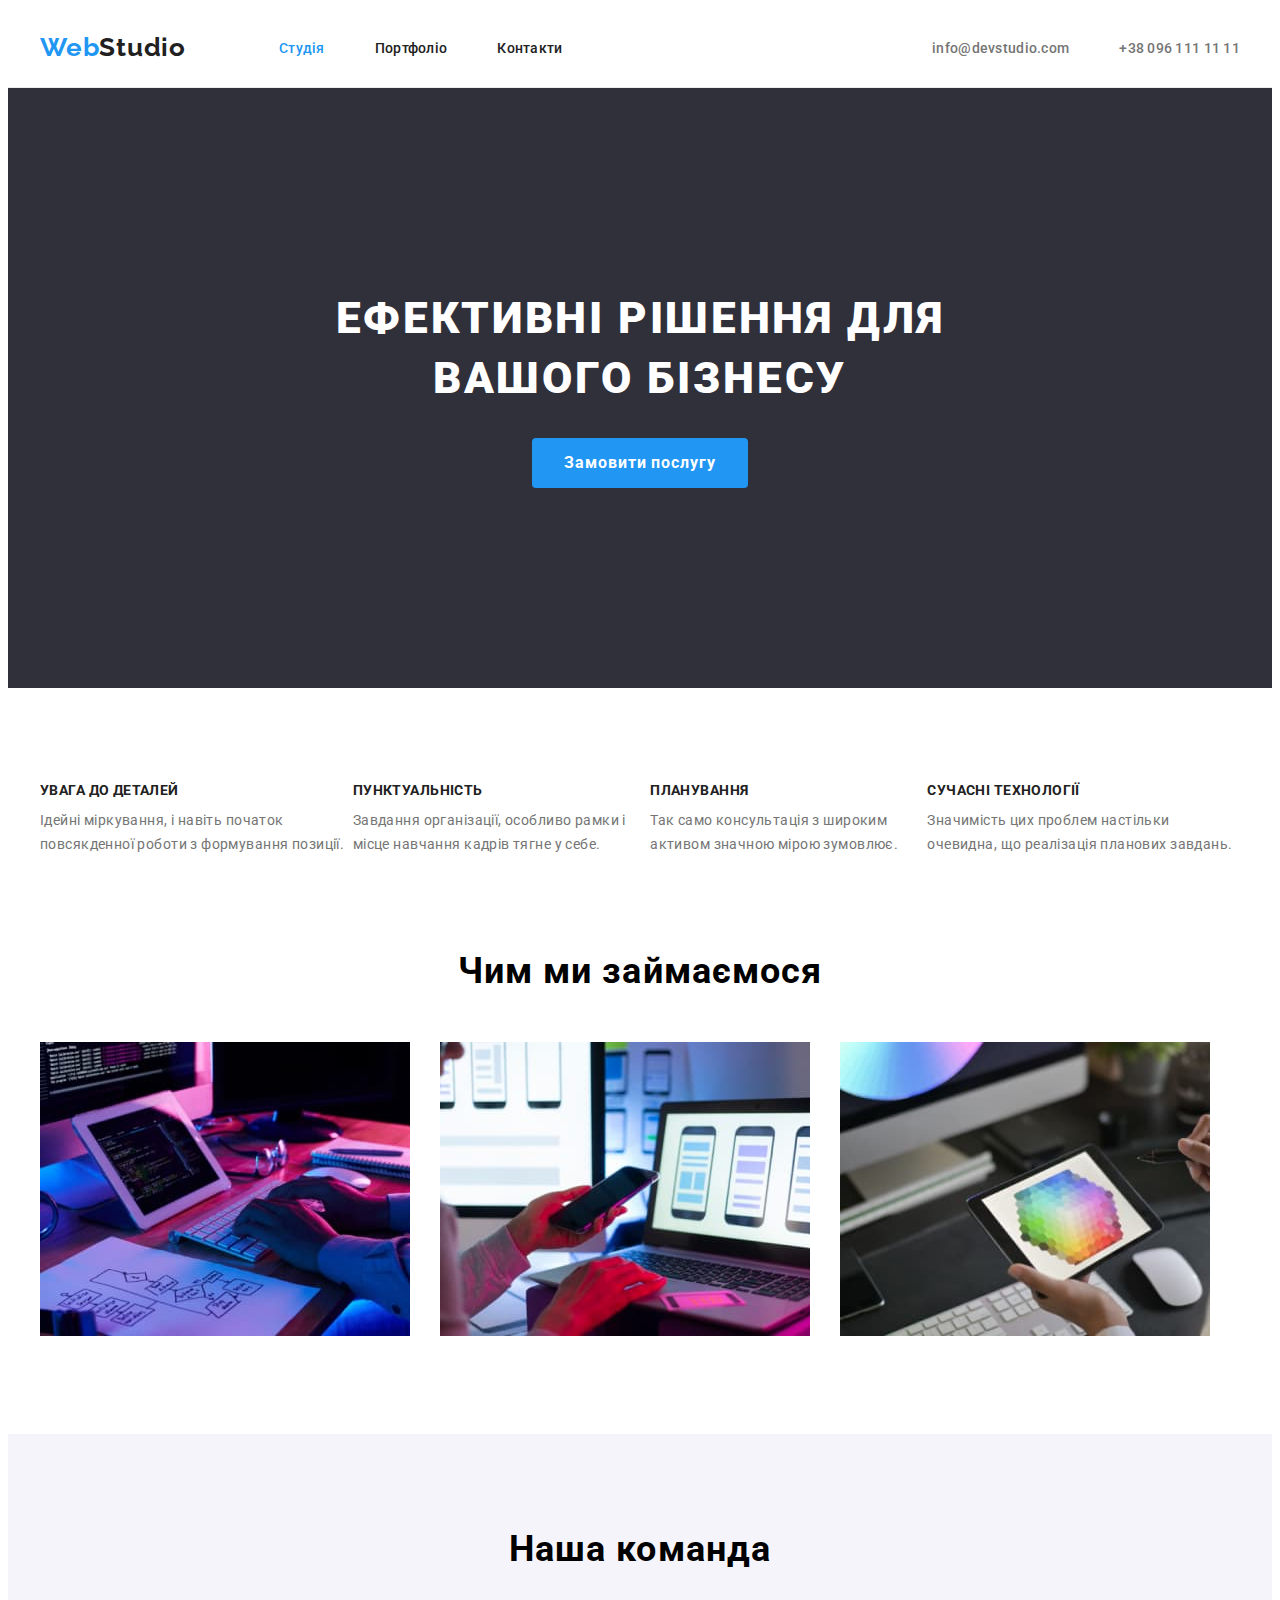
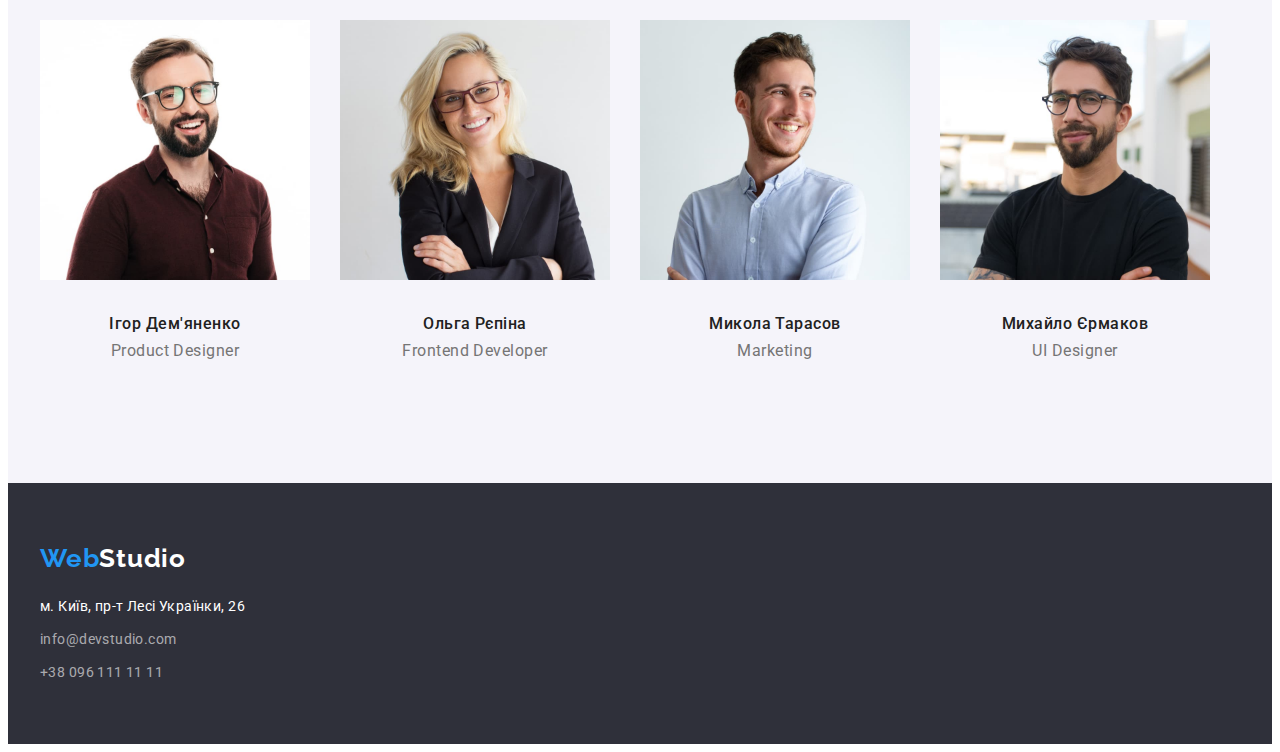
==== commit b05fda08: "fixed hw3 v001" ====
--- a/index.html
+++ b/index.html
@@ -196,7 +196,7 @@
           >
           <address>
             <ul class="list">
-              <li>
+              <li class="adress-list">
                 <a
                   href="https://goo.gl/maps/FTDDmDJ5Seu388fSA"
                   target="_blank"
@@ -205,14 +205,14 @@
                   >м. Київ, пр-т Лесі Українки, 26</a
                 >
               </li>
-              <li>
+              <li class="adress-list">
                 <a
                   href="mailto:info@devstudio.com"
                   class="link footer-contact adress"
                   >info@devstudio.com</a
                 >
               </li>
-              <li>
+              <li class="adress-list">
                 <a href="tel:+380961111111" class="link footer-contact adress"
                   >+38 096 111 11 11</a
                 >
--- a/css/style.css
+++ b/css/style.css
@@ -39,6 +39,8 @@
   text-decoration: none;
 }
 .section {
+  padding-top: 94px;
+  padding-bottom: 94px;
   background-color: var(--primary-bcg-color);
 }
 .visually-hidden {
@@ -67,8 +69,8 @@
   border-bottom: 1px solid #ececec;
 }
 .logo-header {
-  padding-top: 32px;
-  padding-bottom: 32px;
+  padding-top: 24px;
+  padding-bottom: 24px;
   margin-right: 93px;
 
   font-family: "Raleway", sans-serif;
@@ -94,6 +96,12 @@
 .nav-contact {
   display: flex;
   margin-left: auto;
+  font-family: 'Roboto';
+  font-style: normal;
+  font-weight: 500;
+  font-size: 14px;
+  line-height: calc(16 / 14);
+  letter-spacing: 0.02em;
 }
 .nav-contact .item + .item {
   margin-left: 50px;
@@ -133,7 +141,6 @@
   margin-right: auto;
   padding-top: 200px;
   padding-bottom: 200px;
-  width: 1600px;
   text-align: center;
 
   background-color: var(--hero-footer-color);
@@ -178,8 +185,7 @@
 .features-list {
   display: flex;
   flex-basis: 270px;
-  padding-top: 94px;
-  padding-bottom: 94px;
+
 }
 .features-title {
   margin-bottom: 10px;
@@ -199,6 +205,10 @@
 }
 
 /* Projects */
+.section.projects {
+  padding-top: 0;
+}
+
 .projects-title {
   margin-bottom: 50px;
   font-weight: 700;
@@ -212,7 +222,6 @@
   flex-wrap: wrap;
   flex-basis: calc((100% - 30px * 2) / 3);
   gap: 30px;
-  padding-bottom: 94px;
 }
 
 /* Team */
@@ -226,7 +235,7 @@
   flex-wrap: wrap;
   flex-basis: calc((100% - 30px * 3) / 4);
   gap: 30px;
-  background-color: var(--primary-bcg-color);
+  /* background-color: var(--primary-bcg-color); */
 }
 .team .card {
   padding-top: 30px;
@@ -262,9 +271,13 @@
 
 /* Footer */
 .footer {
+  padding-top: 60px;
+  padding-bottom: 60px;
   background-color: var(--hero-footer-color);
 }
 .logo-footer {
+  display: inline-block;
+  margin-bottom: 20px; 
   font-family: "Raleway", sans-serif;
   font-weight: 700;
   font-size: 26px;
@@ -279,6 +292,7 @@
 }
 /* Adress */
 .adress {
+  display: inline-block;
   font-style: normal;
   font-weight: 400;
   font-size: 14px;
@@ -286,6 +300,9 @@
   letter-spacing: 0.03em;
   color: #ffffff;
 }
+.adress-list:not(:last-child) {
+  margin-bottom: 9px;
+}
 
 .footer .adress:hover,
 .footer .adress:focus {
@@ -303,22 +320,17 @@
 
 /* Portfolio */
 /* Buttons */
-.section.portfolio {
-  padding-top: 94px;
-  padding-bottom: 94px;
-}
 .buttons-portfolio {
   gap: 8px;
   margin-left: auto;
   margin-right: auto;
   display: flex;
   justify-content: center;
-  margin-bottom: 35px;
+  margin-bottom: 50px;
 }
 
 .btn-portfolio {
-  padding-top: 6px;
-  padding-bottom: 6px;
+  padding: 6px 22px;
   display: block;
   font-family: "Roboto", sans-serif;
   font-weight: 500;
@@ -347,10 +359,7 @@
 .portfolio-card {
   border: 1px solid #eeeeee;
   border-top: none;
-  padding-top: 20px;
-  padding-bottom: 20px;
-  padding-left: 10px;
-  padding-right: 10px;
+  padding: 20px 24px;
 }
 
 .portfolio-title {
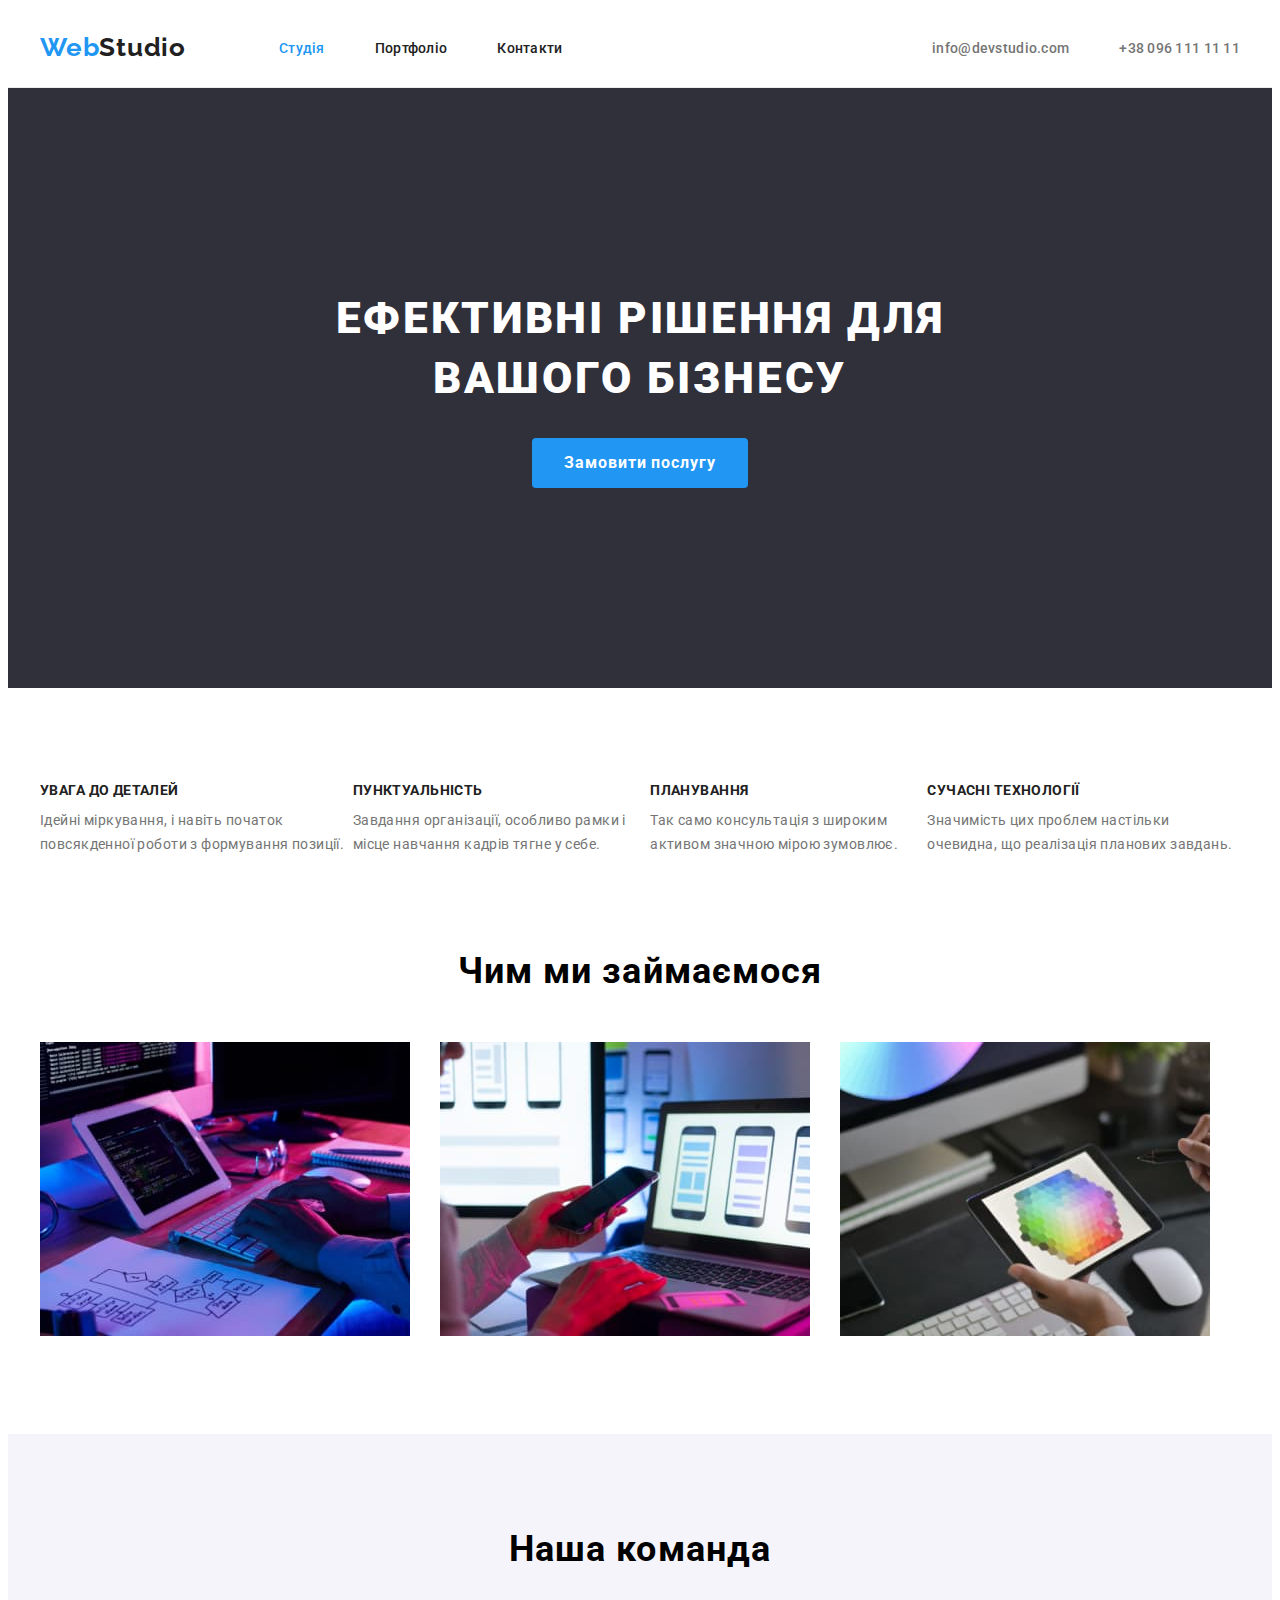
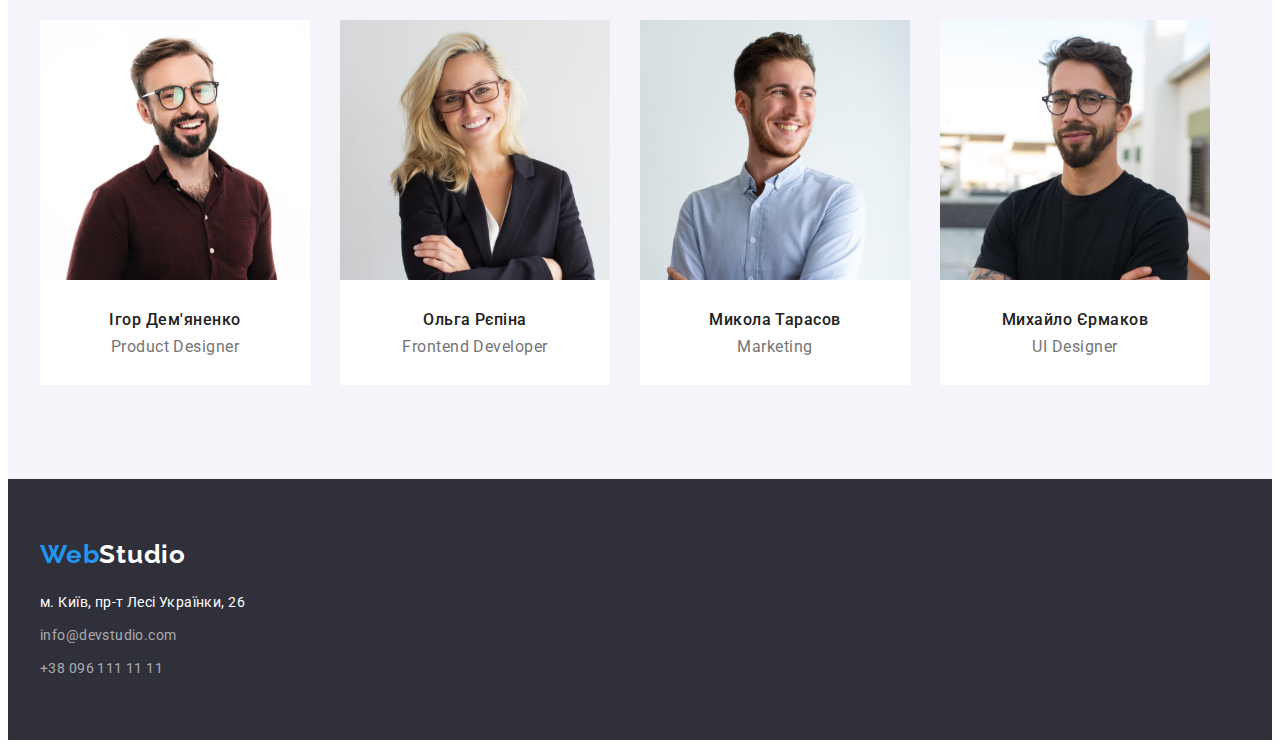
==== commit 42c6bbe0: "fixing team photo" ====
--- a/index.html
+++ b/index.html
@@ -156,6 +156,7 @@
                 src="./images/olga_repina.jpg"
                 alt="Ольга Рєпіна"
                 width="270"
+                class="team-photo"
               />
               <div class="card">
                 <h3 class="name">Ольга Рєпіна</h3>
@@ -167,6 +168,7 @@
                 src="./images/mykola_tarasov.jpg"
                 alt="Микола Тарасов"
                 width="270"
+                class="team-photo"
               />
               <div class="card">
                 <h3 class="name">Микола Тарасов</h3>
@@ -178,6 +180,7 @@
                 src="./images/mykhailo-ermakov.jpg"
                 alt="Михайло Єрмаков"
                 width="270"
+                class="team-photo"
               />
               <div class="card">
                 <h3 class="name">Михайло Єрмаков</h3>
--- a/css/style.css
+++ b/css/style.css
@@ -230,12 +230,16 @@
   padding-top: 94px;
   padding-bottom: 94px;
 }
+.team-photo {
+  display: block;
+}
 .team-list {
   display: flex;
   flex-wrap: wrap;
   flex-basis: calc((100% - 30px * 3) / 4);
   gap: 30px;
   /* background-color: var(--primary-bcg-color); */
+  /* Ярослав казав що на картки потрібно задати основний колір фону */
 }
 .team .card {
   padding-top: 30px;
@@ -243,6 +247,7 @@
   padding-left: 10px;
   padding-right: 10px;
   text-align: center;
+  background-color: var(--primary-bcg-color);
 }
 
 .team-title {
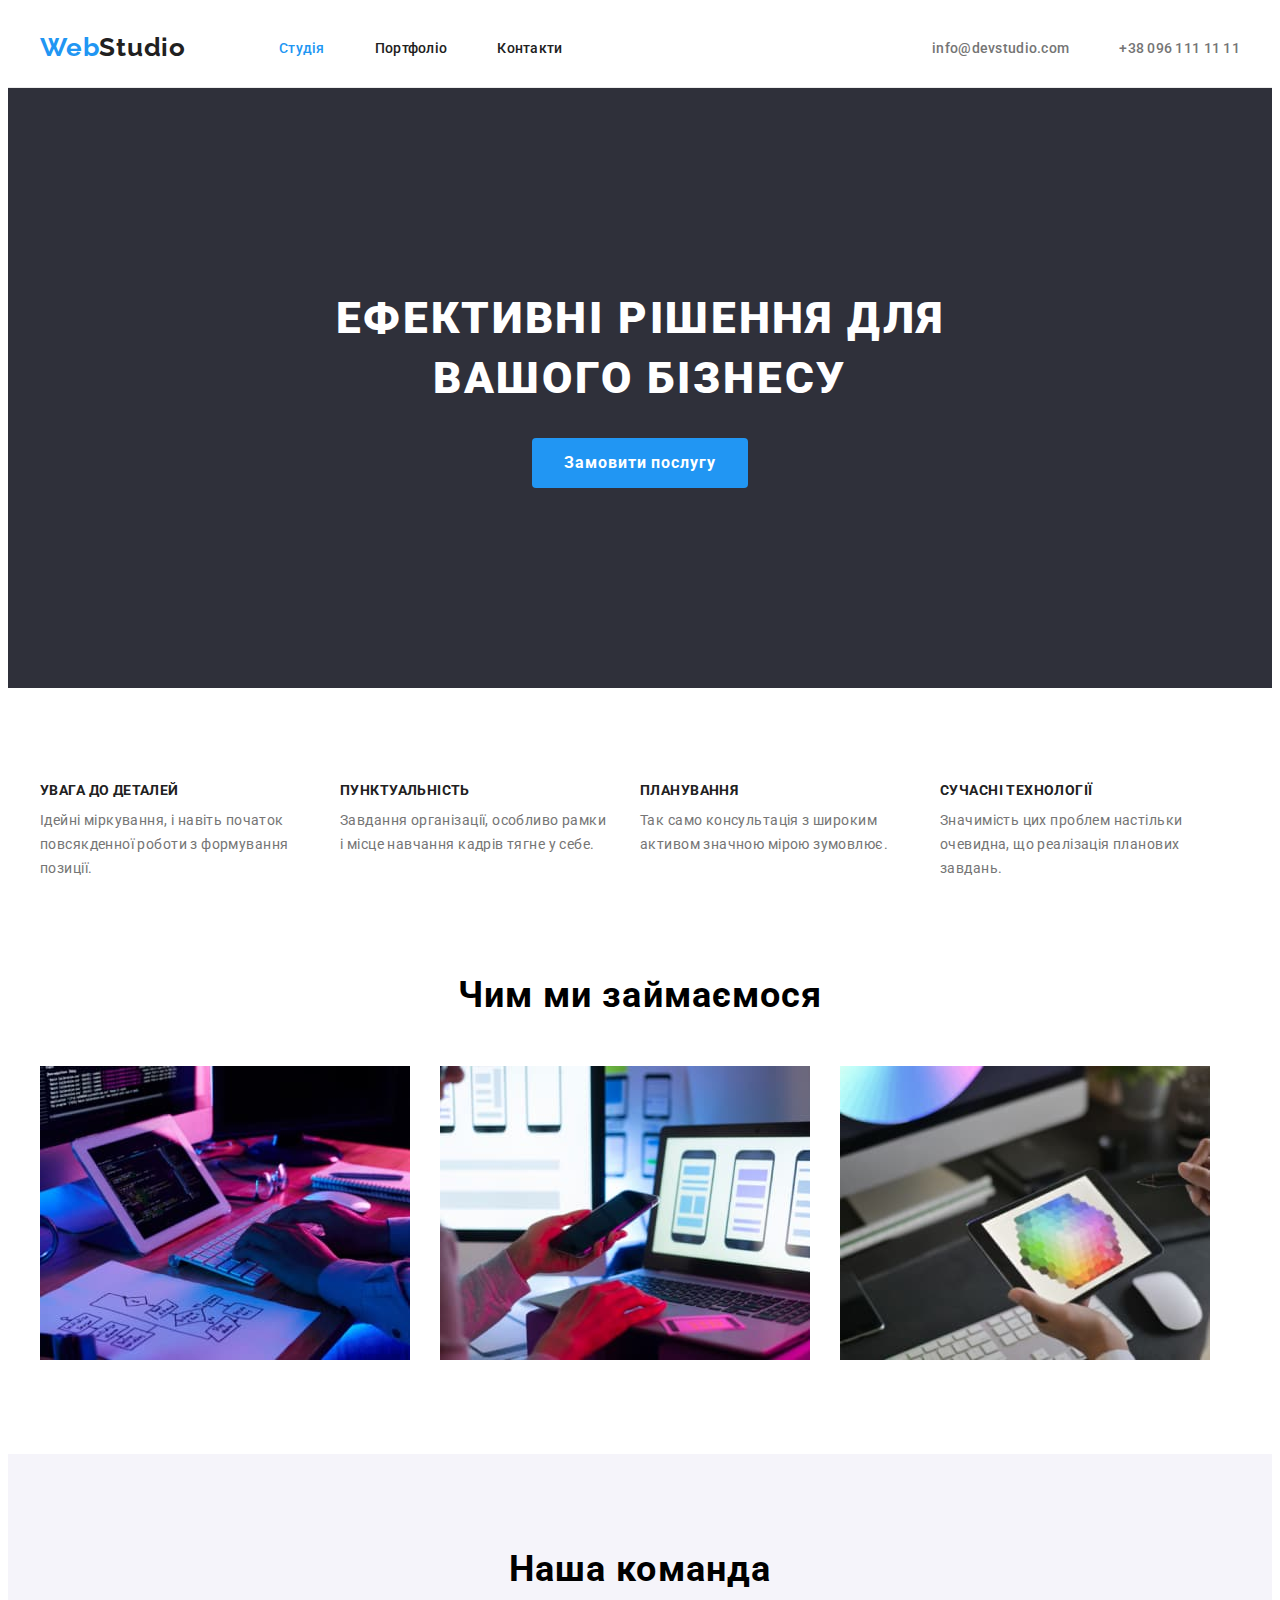
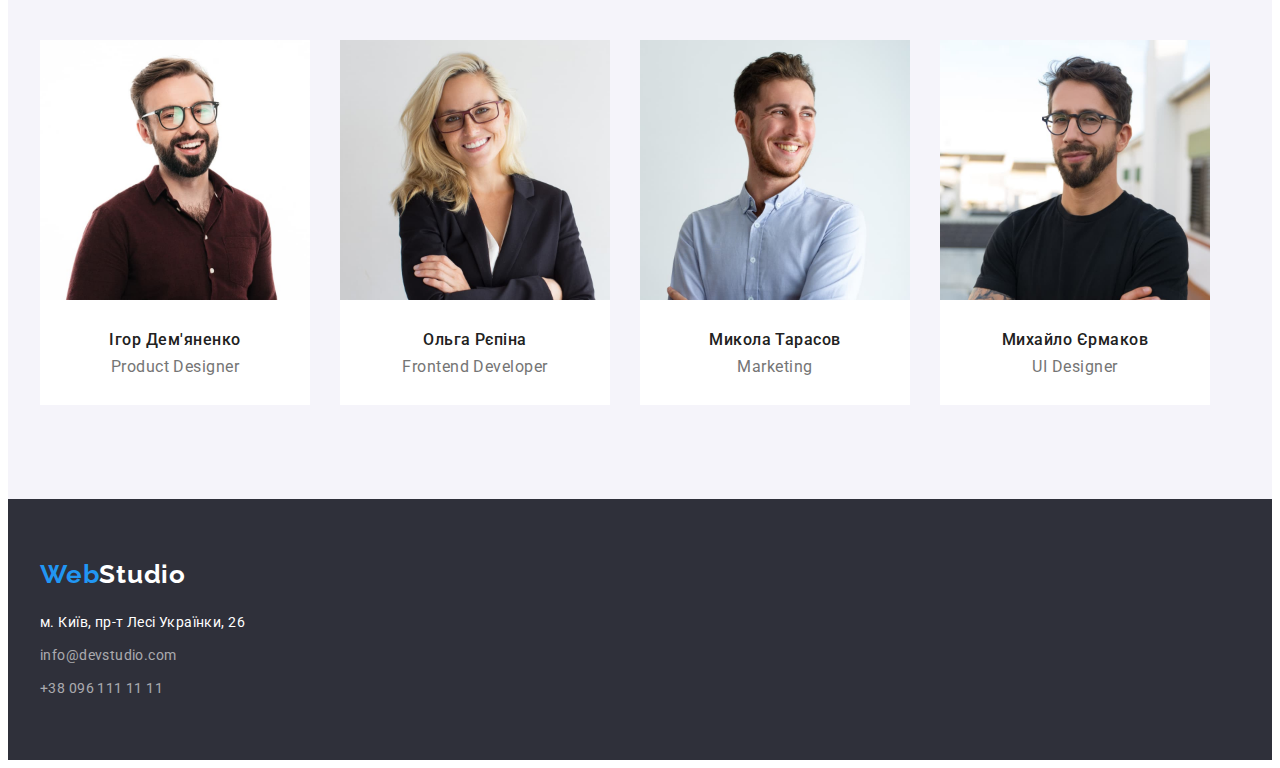
==== commit 3f1716c1: "fixing hw3 v002" ====
--- a/index.html
+++ b/index.html
@@ -66,41 +66,32 @@
         <div class="container">
           <h2 class="visually-hidden">Наші особливості</h2>
           <ul class="features-list list">
-            <li>
-              <div class="features-block">
-                <h3 class="features-title">увага до деталей</h3>
-                <p class="features-text">
-                  Ідейні міркування, і навіть початок повсякденної роботи з
-                  формування позиції.
-                </p>
-              </div>
-            </li>
-            <li>
-              <div class="features-block">
-                <h3 class="features-title">пунктуальність</h3>
-                <p class="features-text">
-                  Завдання організації, особливо рамки і місце навчання кадрів
-                  тягне у себе.
-                </p>
-              </div>
-            </li>
-            <li>
-              <div class="features-block">
-                <h3 class="features-title">планування</h3>
-                <p class="features-text">
-                  Так само консультація з широким активом значною мірою
-                  зумовлює.
-                </p>
-              </div>
-            </li>
-            <li>
-              <div class="features-block">
-                <h3 class="features-title">сучасні технології</h3>
-                <p class="features-text">
-                  Значимість цих проблем настільки очевидна, що реалізація
-                  планових завдань.
-                </p>
-              </div>
+            <li class="features-item">
+              <h3 class="features-title">увага до деталей</h3>
+              <p class="features-text">
+                Ідейні міркування, і навіть початок повсякденної роботи з
+                формування позиції.
+              </p>
+            </li>
+            <li class="features-item">
+              <h3 class="features-title">пунктуальність</h3>
+              <p class="features-text">
+                Завдання організації, особливо рамки і місце навчання кадрів
+                тягне у себе.
+              </p>
+            </li>
+            <li class="features-item">
+              <h3 class="features-title">планування</h3>
+              <p class="features-text">
+                Так само консультація з широким активом значною мірою зумовлює.
+              </p>
+            </li>
+            <li class="features-item">
+              <h3 class="features-title">сучасні технології</h3>
+              <p class="features-text">
+                Значимість цих проблем настільки очевидна, що реалізація
+                планових завдань.
+              </p>
             </li>
           </ul>
         </div>
@@ -115,6 +106,7 @@
                 src="./images/our-bussines-keyboard-and-tablet.jpg"
                 alt="план проекту планшет та клавіатура"
                 width="370"
+                class="img_block"
               />
             </li>
             <li>
@@ -122,6 +114,7 @@
                 src="./images/our-bussines-cellphone-and-laptop.jpg"
                 alt="телефон та ноутбук"
                 width="370"
+                class="img_block"
               />
             </li>
             <li>
@@ -129,6 +122,7 @@
                 src="./images/our-bussines-tablet.jpg"
                 alt="палітра на планшеті"
                 width="370"
+                class="img_block"
               />
             </li>
           </ul>
@@ -144,7 +138,7 @@
                 src="./images/Ihor_demianenko.jpg"
                 alt="Ігор Дем'яненко"
                 width="270"
-                class="team-photo"
+                class="img_block"
               />
               <div class="card">
                 <h3 class="name">Ігор Дем'яненко</h3>
@@ -156,7 +150,7 @@
                 src="./images/olga_repina.jpg"
                 alt="Ольга Рєпіна"
                 width="270"
-                class="team-photo"
+                class="img_block"
               />
               <div class="card">
                 <h3 class="name">Ольга Рєпіна</h3>
@@ -168,7 +162,7 @@
                 src="./images/mykola_tarasov.jpg"
                 alt="Микола Тарасов"
                 width="270"
-                class="team-photo"
+                class="img_block"
               />
               <div class="card">
                 <h3 class="name">Микола Тарасов</h3>
@@ -180,7 +174,7 @@
                 src="./images/mykhailo-ermakov.jpg"
                 alt="Михайло Єрмаков"
                 width="270"
-                class="team-photo"
+                class="img_block"
               />
               <div class="card">
                 <h3 class="name">Михайло Єрмаков</h3>
--- a/css/style.css
+++ b/css/style.css
@@ -96,7 +96,7 @@
 .nav-contact {
   display: flex;
   margin-left: auto;
-  font-family: 'Roboto';
+  font-family: "Roboto";
   font-style: normal;
   font-weight: 500;
   font-size: 14px;
@@ -184,8 +184,12 @@
 /* Features */
 .features-list {
   display: flex;
+}
+.features-item {
   flex-basis: 270px;
-
+}
+.features-item:not(:last-child) {
+  margin-right: 30px;
 }
 .features-title {
   margin-bottom: 10px;
@@ -230,7 +234,7 @@
   padding-top: 94px;
   padding-bottom: 94px;
 }
-.team-photo {
+.img_block {
   display: block;
 }
 .team-list {
@@ -238,14 +242,10 @@
   flex-wrap: wrap;
   flex-basis: calc((100% - 30px * 3) / 4);
   gap: 30px;
-  /* background-color: var(--primary-bcg-color); */
-  /* Ярослав казав що на картки потрібно задати основний колір фону */
 }
 .team .card {
   padding-top: 30px;
   padding-bottom: 30px;
-  padding-left: 10px;
-  padding-right: 10px;
   text-align: center;
   background-color: var(--primary-bcg-color);
 }
@@ -282,7 +282,7 @@
 }
 .logo-footer {
   display: inline-block;
-  margin-bottom: 20px; 
+  margin-bottom: 20px;
   font-family: "Raleway", sans-serif;
   font-weight: 700;
   font-size: 26px;
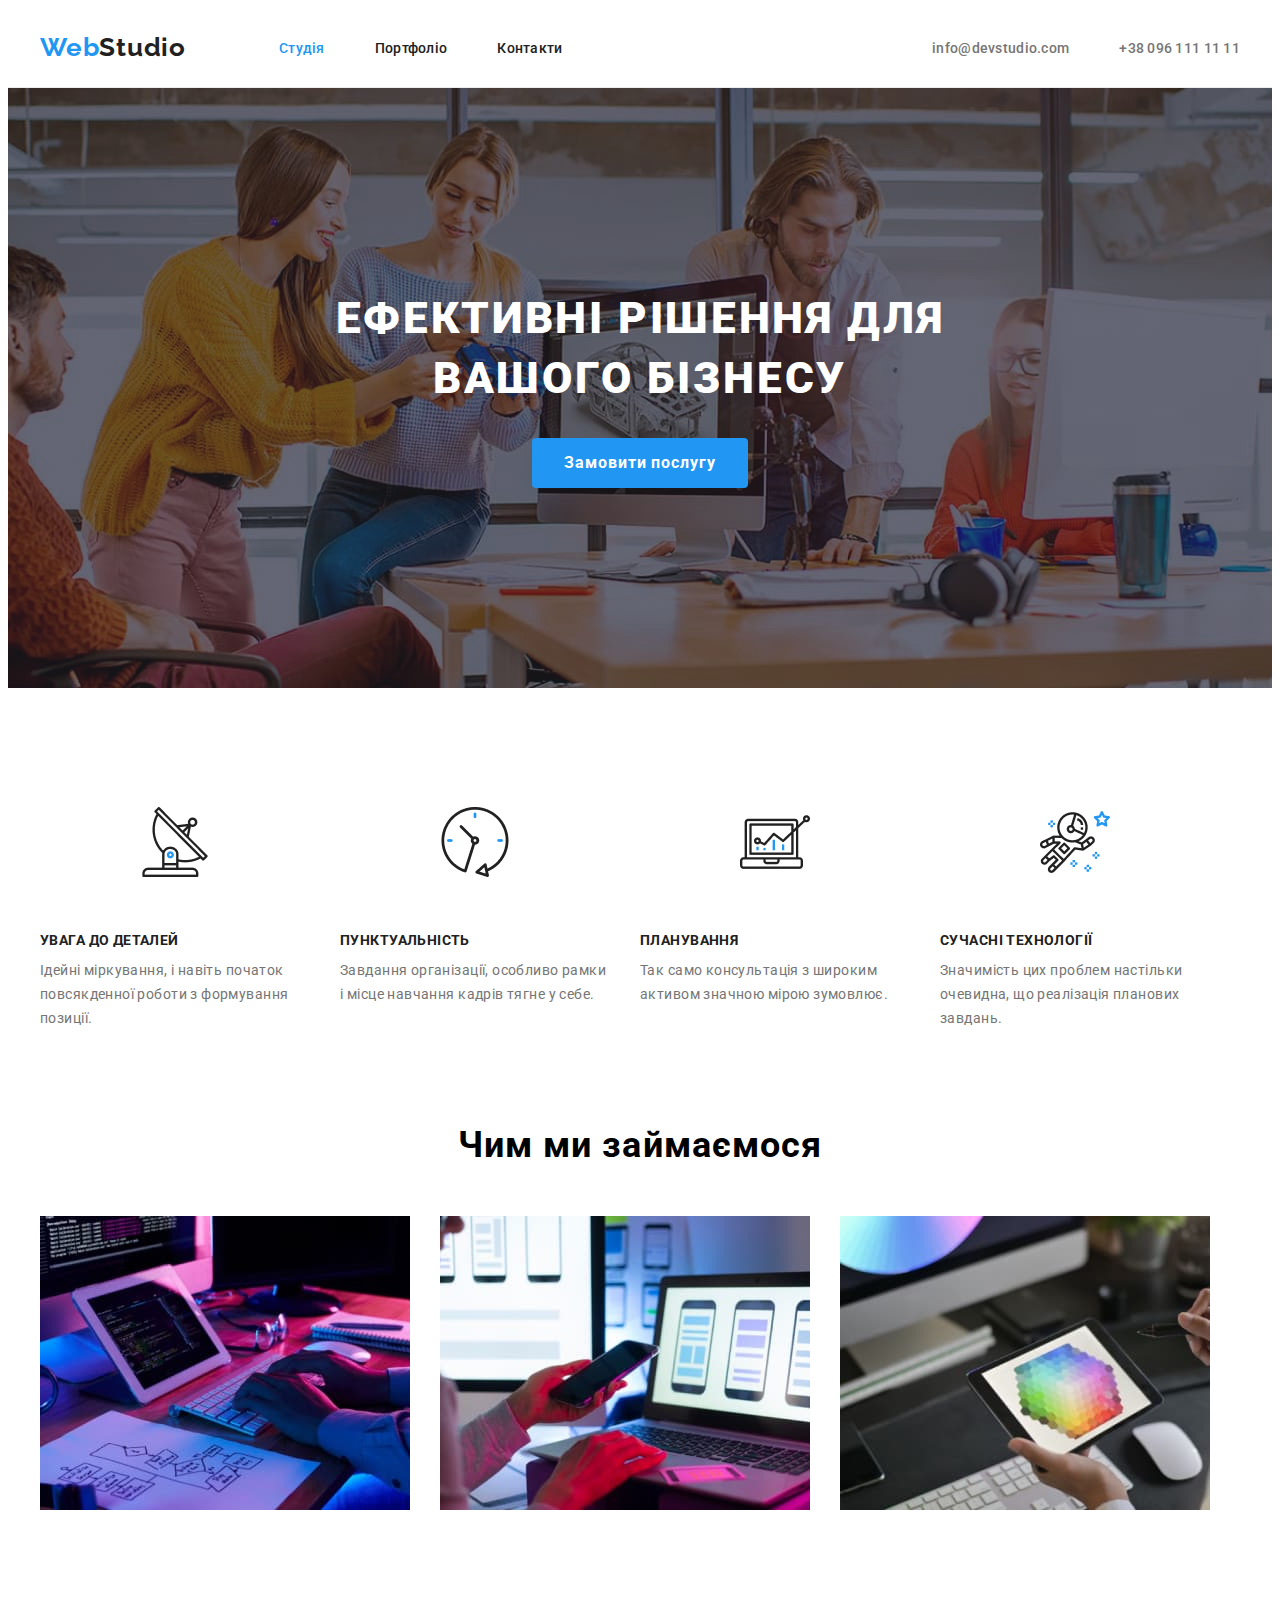
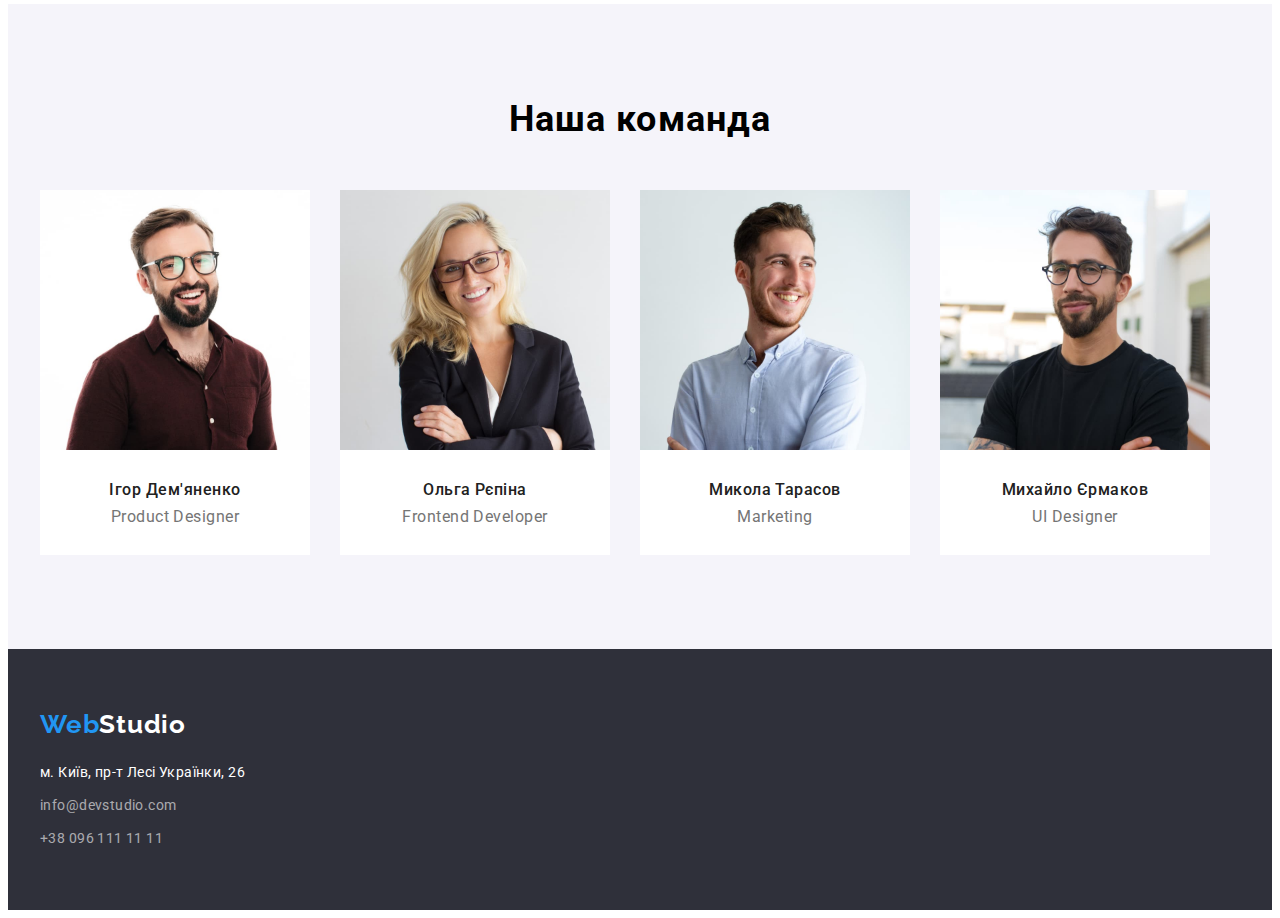
==== commit 7c6ce887: "finish section ouf fetures" ====
--- a/index.html
+++ b/index.html
@@ -66,27 +66,27 @@
         <div class="container">
           <h2 class="visually-hidden">Наші особливості</h2>
           <ul class="features-list list">
-            <li class="features-item">
+            <li class="features-item antenna">
               <h3 class="features-title">увага до деталей</h3>
               <p class="features-text">
                 Ідейні міркування, і навіть початок повсякденної роботи з
                 формування позиції.
               </p>
             </li>
-            <li class="features-item">
+            <li class="features-item clock">
               <h3 class="features-title">пунктуальність</h3>
               <p class="features-text">
                 Завдання організації, особливо рамки і місце навчання кадрів
                 тягне у себе.
               </p>
             </li>
-            <li class="features-item">
+            <li class="features-item diagram">
               <h3 class="features-title">планування</h3>
               <p class="features-text">
                 Так само консультація з широким активом значною мірою зумовлює.
               </p>
             </li>
-            <li class="features-item">
+            <li class="features-item astronaut">
               <h3 class="features-title">сучасні технології</h3>
               <p class="features-text">
                 Значимість цих проблем настільки очевидна, що реалізація
--- a/css/style.css
+++ b/css/style.css
@@ -141,8 +141,11 @@
   margin-right: auto;
   padding-top: 200px;
   padding-bottom: 200px;
-  text-align: center;
-
+  max-width: 1600px;
+  text-align: center;
+  background-image: linear-gradient(to right, rgba(47, 48, 58, 0.4), rgba(47, 48, 58, 0.4)), url(../images/hero_background.jpg);
+  background-repeat: no-repeat;
+  background-position: center;
   background-color: var(--hero-footer-color);
 }
 .hero-title {
@@ -188,6 +191,41 @@
 .features-item {
   flex-basis: 270px;
 }
+.features-item::before {
+  content: "";
+  display: block;
+  width: 270px;
+  height: 120px;
+  margin-bottom: 30px;
+  background-size: contain;
+  background-repeat: no-repeat;
+  background-position: center;
+  
+}
+.antenna::before {
+  margin-left: auto;
+  margin-right: auto;
+  width: 70px;
+  background-image: url(../images/antenna.png);
+}
+.clock::before {
+  margin-left: auto;
+  margin-right: auto;
+  width: 70px;
+background-image: url(../images/clock.png);
+}
+.diagram::before {
+  margin-left: auto;
+  margin-right: auto;
+  width: 70px;
+  background-image: url(../images/diagram.png);
+}
+.astronaut::before {
+  margin-left: auto;
+  margin-right: auto;
+  width: 70px;
+  background-image: url(../images/astronaut.png);
+}
 .features-item:not(:last-child) {
   margin-right: 30px;
 }
@@ -346,6 +384,7 @@
   background: #f5f4fa;
   color: var(--primary-text-color);
   border: transparent;
+  border-radius: 4px;
   cursor: pointer;
 }
 .btn-portfolio:hover,
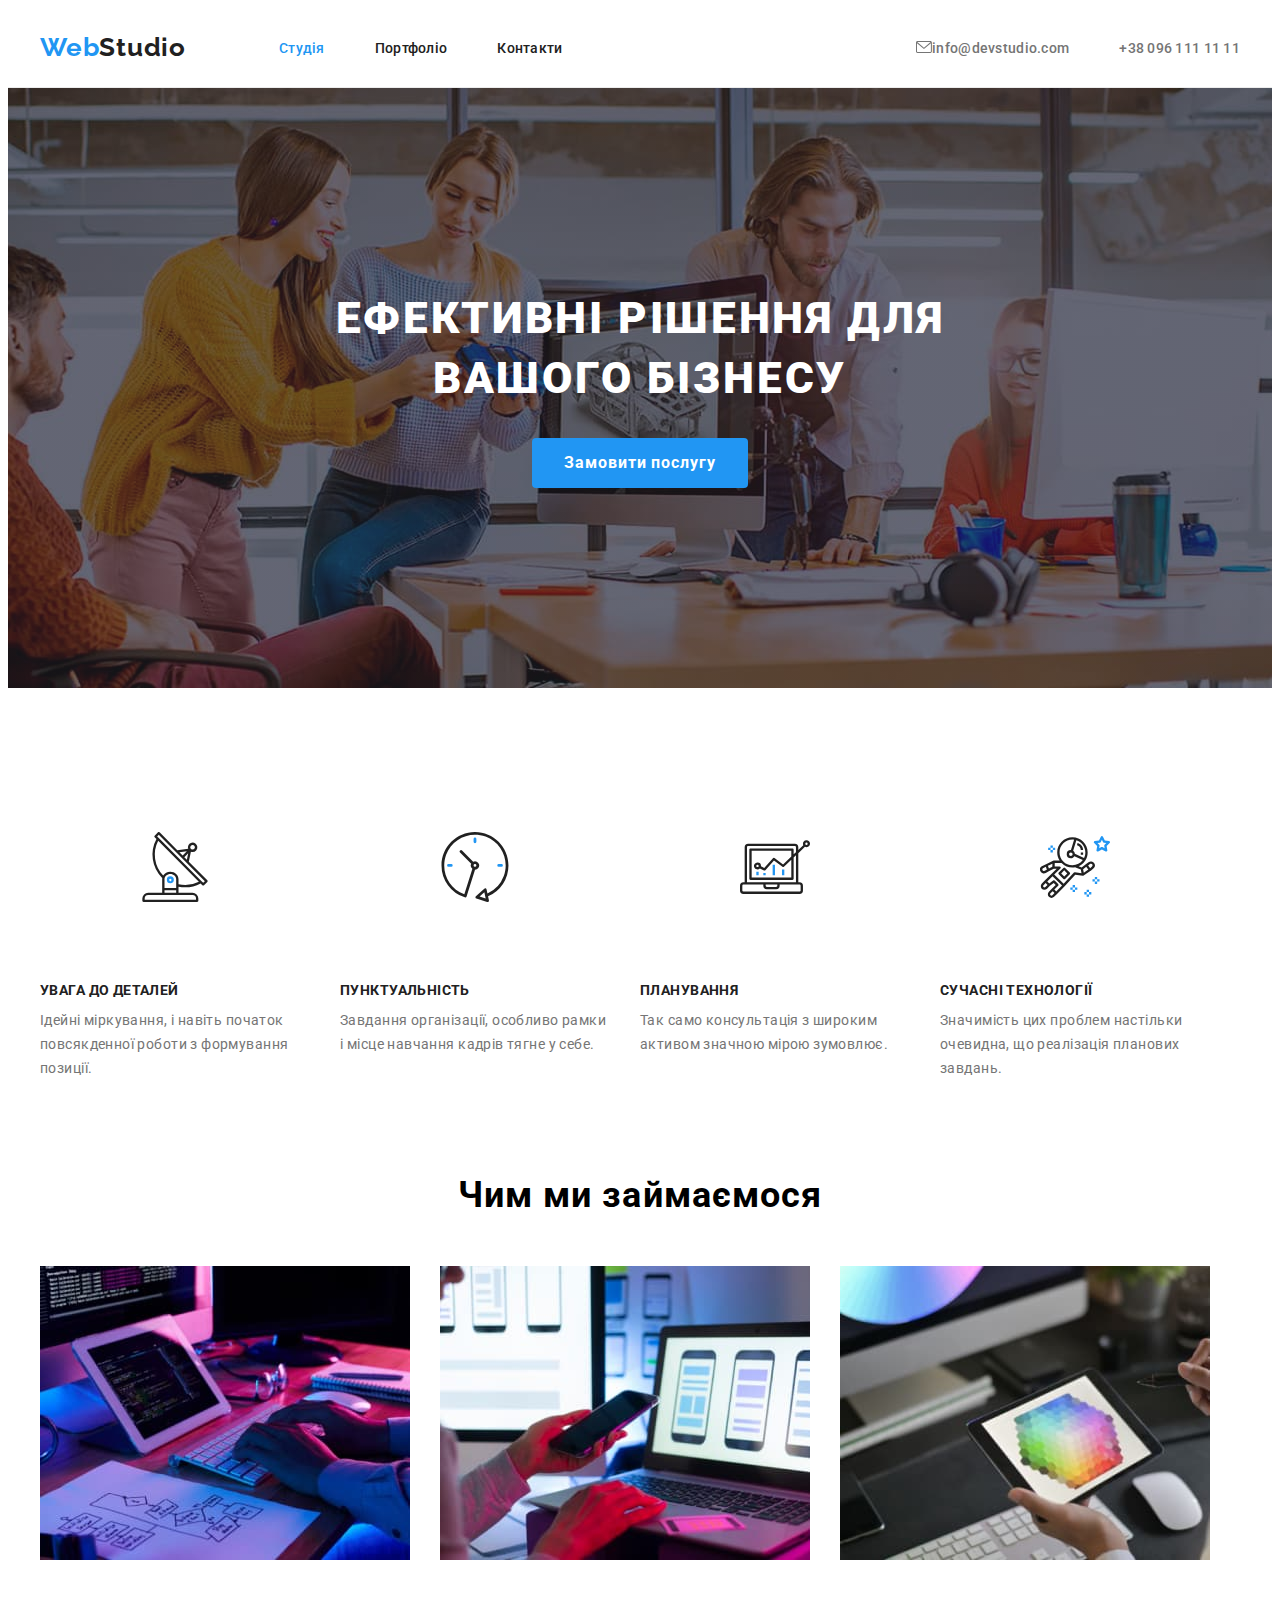
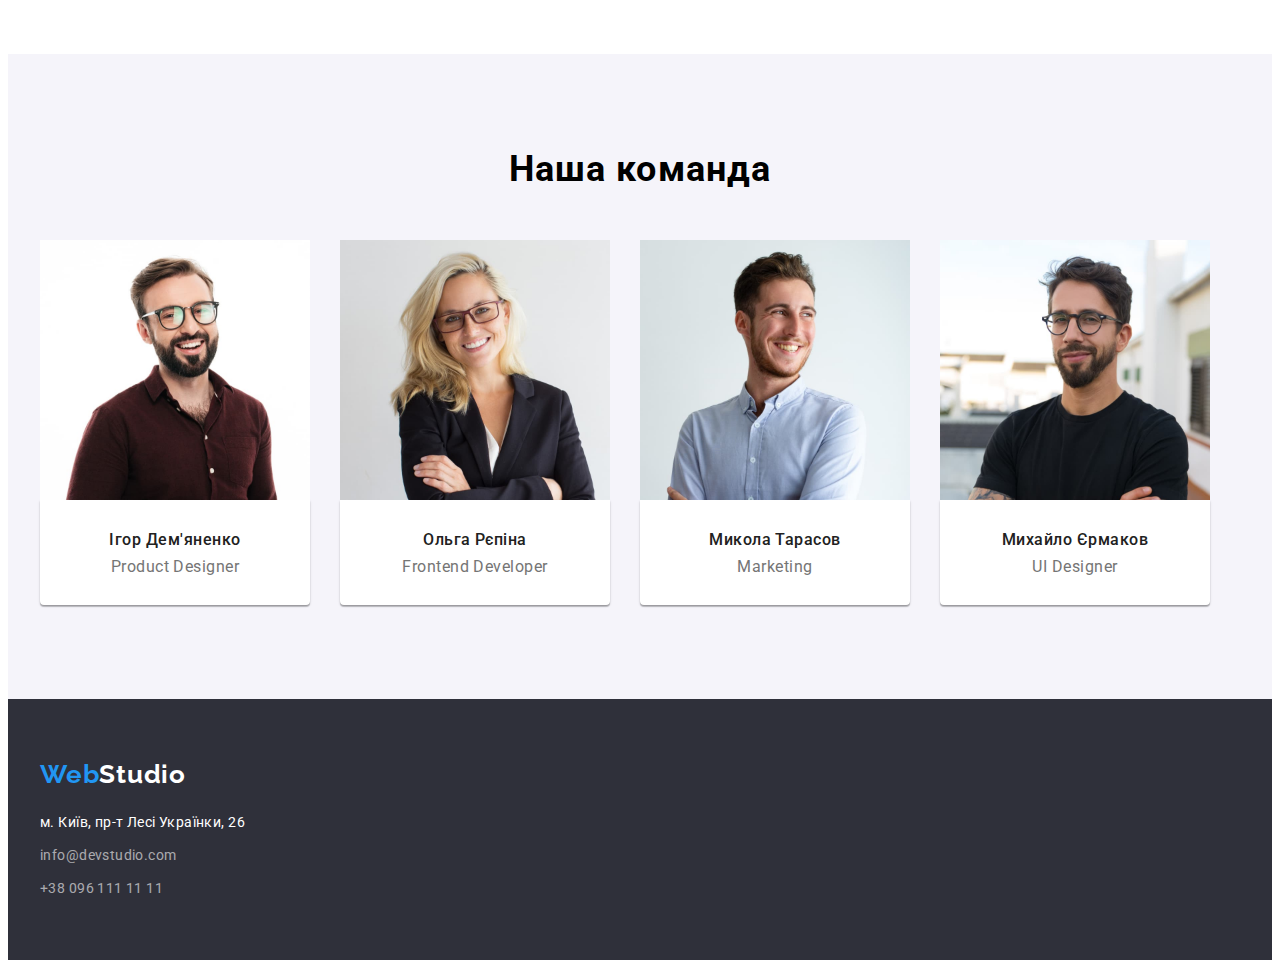
==== commit 8334e7e7: "add mailbox icon" ====
--- a/index.html
+++ b/index.html
@@ -43,7 +43,7 @@
           <ul class="nav-contact list">
             <li class="item">
               <a href="mailto:info@devstudio.com" class="link"
-                >info@devstudio.com</a
+                ><svg class="envelope"><use href="./images/sprite.svg#icon-envelope"></use></svg>info@devstudio.com</a
               >
             </li>
             <li class="item">
--- a/css/style.css
+++ b/css/style.css
@@ -30,6 +30,9 @@
   margin-top: 0;
   margin-bottom: 0;
 }
+ul {
+  list-style: none;
+}
 .list {
   list-style: none;
   margin: 0;
@@ -125,6 +128,7 @@
 .nav-list .link:hover,
 .nav-list .link:focus {
   color: var(--accent-color);
+  fill: var(--accent-color);
 }
 .nav-contact .link {
   padding-top: 32px;
@@ -134,6 +138,11 @@
 .nav-contact .link:hover,
 .nav-contact .link:focus {
   color: var(--accent-color);
+}
+.envelope {
+  width: 16px;
+  height: 12px;
+  fill: var(--secondary-text-color);
 }
 /* Hero */
 .hero {
@@ -196,35 +205,40 @@
   display: block;
   width: 270px;
   height: 120px;
+  margin-left: auto;
+  margin-right: auto;
   margin-bottom: 30px;
+  padding-top: 25px;
+  padding-bottom: 25px;
   background-size: contain;
   background-repeat: no-repeat;
   background-position: center;
+
   
 }
 .antenna::before {
-  margin-left: auto;
-  margin-right: auto;
+  /* margin-left: auto;
+  margin-right: auto; */
   width: 70px;
-  background-image: url(../images/antenna.png);
+  background-image: url(../images/antenna.svg);
 }
 .clock::before {
-  margin-left: auto;
-  margin-right: auto;
+  /* margin-left: auto;
+  margin-right: auto; */
   width: 70px;
-background-image: url(../images/clock.png);
+background-image: url(../images/clock.svg);
 }
 .diagram::before {
-  margin-left: auto;
-  margin-right: auto;
+  /* margin-left: auto;
+  margin-right: auto; */
   width: 70px;
-  background-image: url(../images/diagram.png);
+  background-image: url(../images/diagram.svg);
 }
 .astronaut::before {
-  margin-left: auto;
-  margin-right: auto;
+  /* margin-left: auto;
+  margin-right: auto; */
   width: 70px;
-  background-image: url(../images/astronaut.png);
+  background-image: url(../images/astronaut.svg);
 }
 .features-item:not(:last-child) {
   margin-right: 30px;
@@ -286,6 +300,8 @@
   padding-bottom: 30px;
   text-align: center;
   background-color: var(--primary-bcg-color);
+  box-shadow: 0px 1px 3px rgba(0, 0, 0, 0.12), 0px 1px 1px rgba(0, 0, 0, 0.14), 0px 2px 1px rgba(0, 0, 0, 0.2);
+  border-radius: 0px 0px 4px 4px;
 }
 
 .team-title {
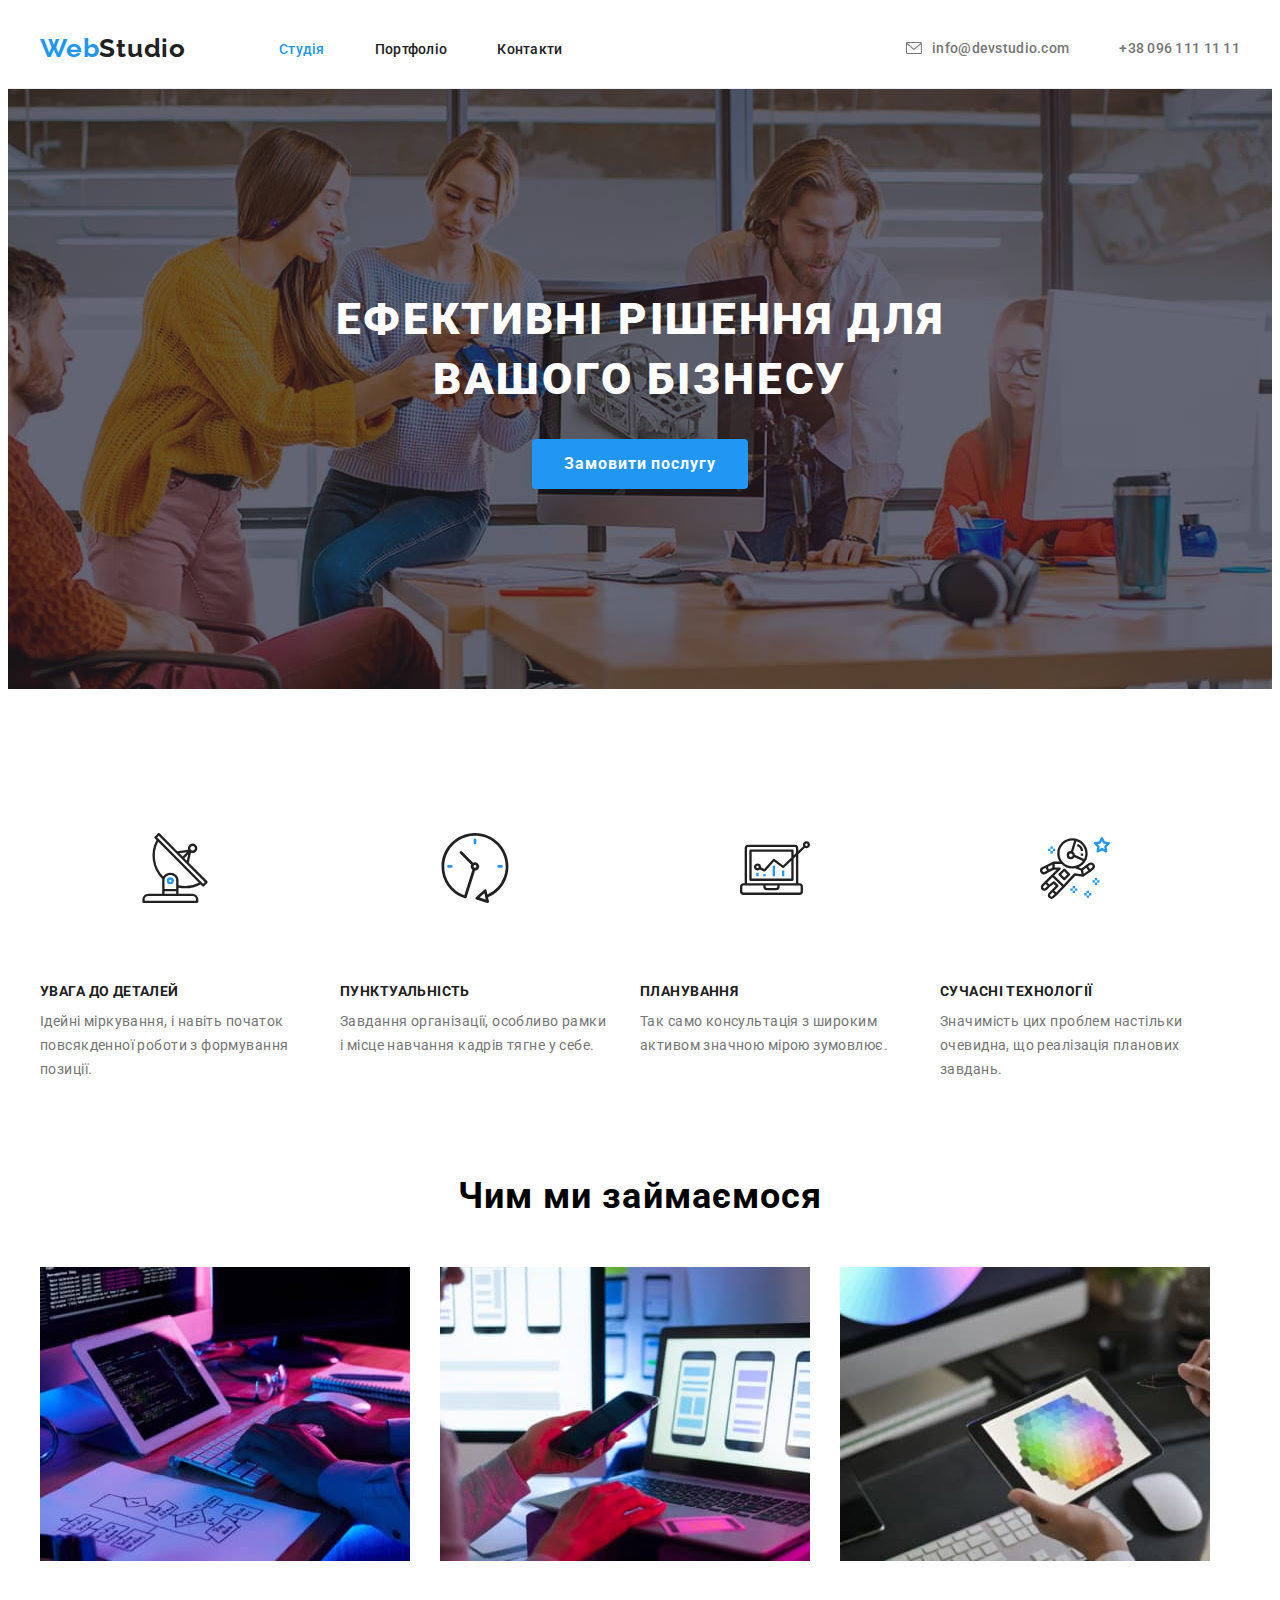
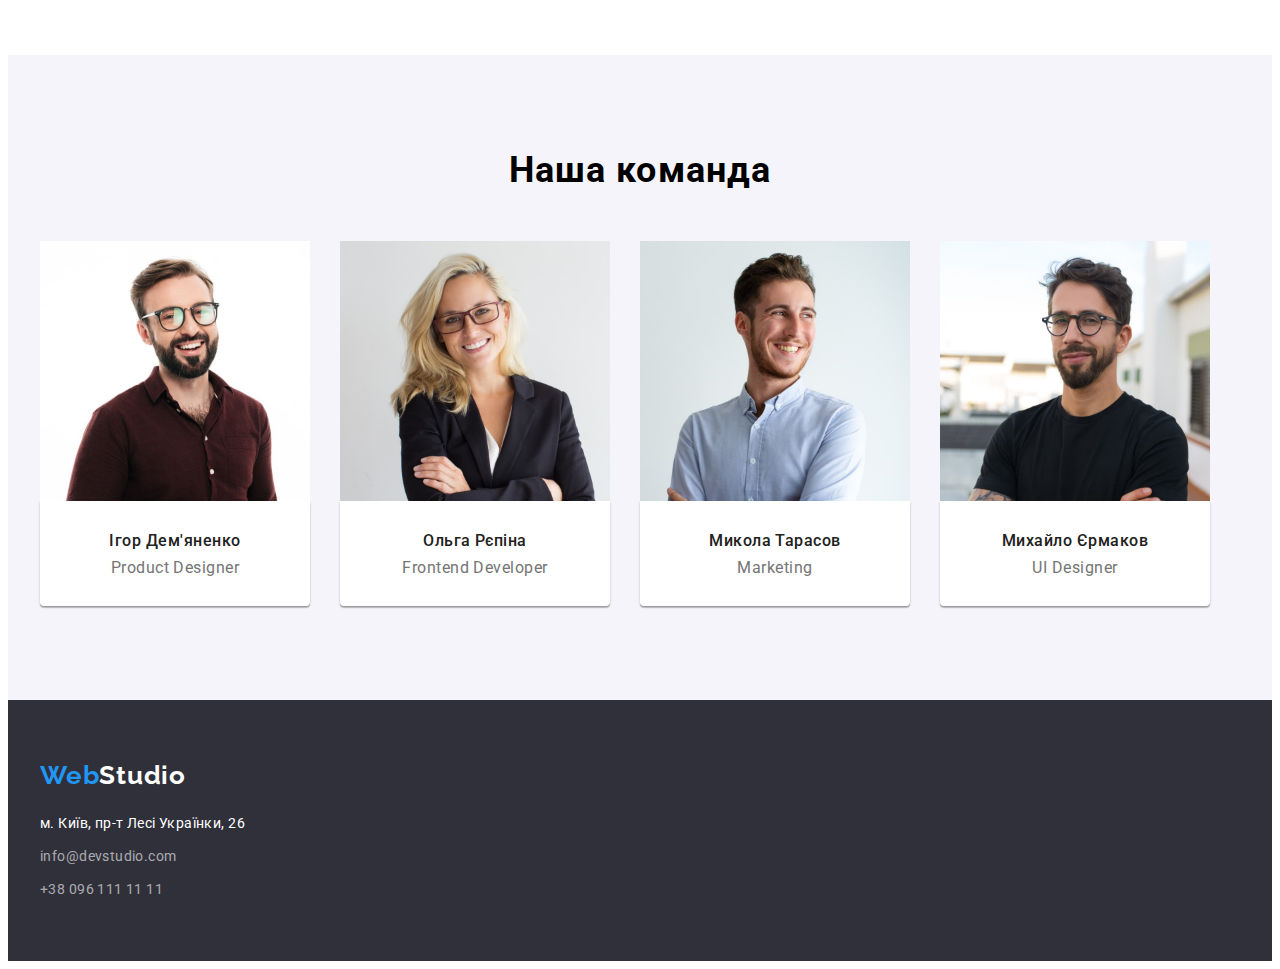
==== commit cea33a0b: "fixing envelope icon" ====
--- a/index.html
+++ b/index.html
@@ -42,12 +42,12 @@
 
           <ul class="nav-contact list">
             <li class="item">
-              <a href="mailto:info@devstudio.com" class="link"
+              <a href="mailto:info@devstudio.com" class="link contant-link"
                 ><svg class="envelope"><use href="./images/sprite.svg#icon-envelope"></use></svg>info@devstudio.com</a
               >
             </li>
             <li class="item">
-              <a href="tel:+380961111111" class="link">+38 096 111 11 11</a>
+              <a href="tel:+380961111111" class="link contant-link">+38 096 111 11 11</a>
             </li>
           </ul>
         </nav>
--- a/css/style.css
+++ b/css/style.css
@@ -128,7 +128,6 @@
 .nav-list .link:hover,
 .nav-list .link:focus {
   color: var(--accent-color);
-  fill: var(--accent-color);
 }
 .nav-contact .link {
   padding-top: 32px;
@@ -139,11 +138,18 @@
 .nav-contact .link:focus {
   color: var(--accent-color);
 }
+.contant-link {
+  display: flex;
+  align-items: center;
+}
 .envelope {
   width: 16px;
   height: 12px;
-  fill: var(--secondary-text-color);
-}
+  fill: currentColor;
+  margin-right: 10px;
+  
+}
+
 /* Hero */
 .hero {
   margin-left: auto;
